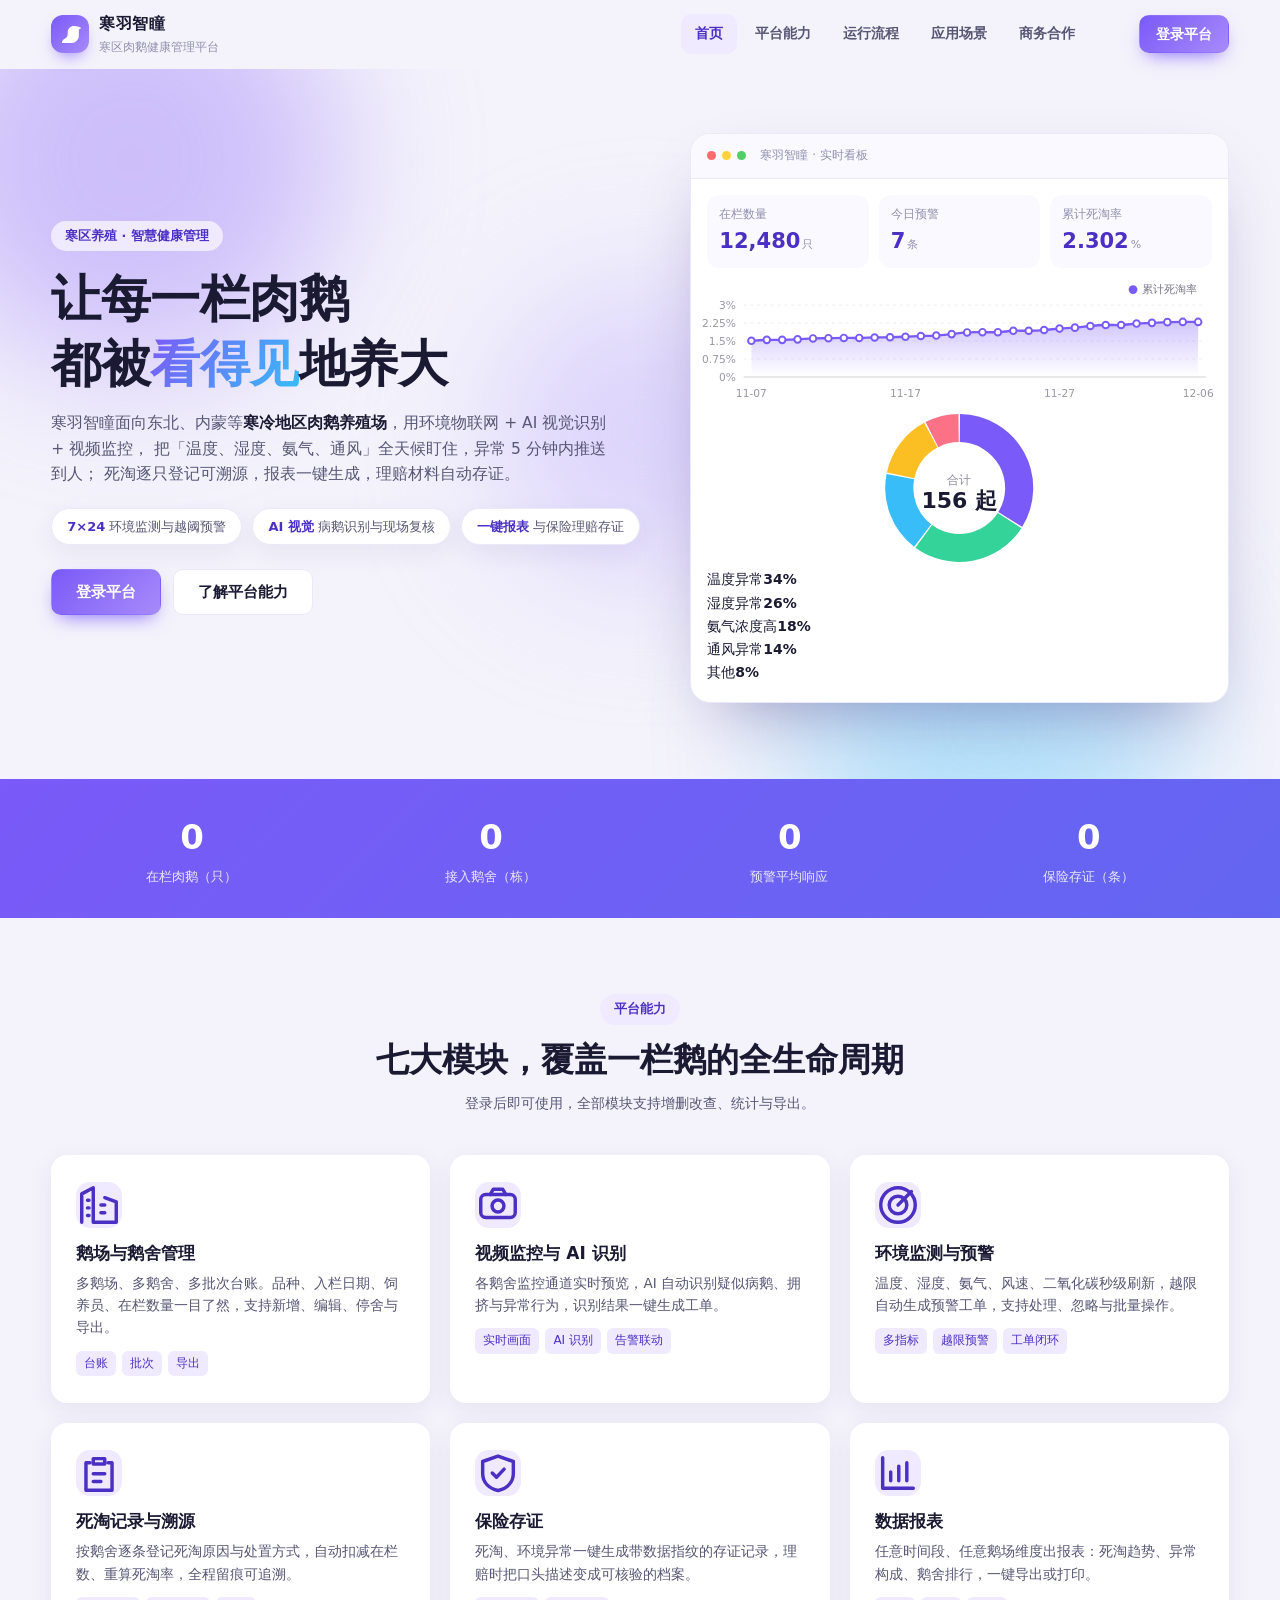
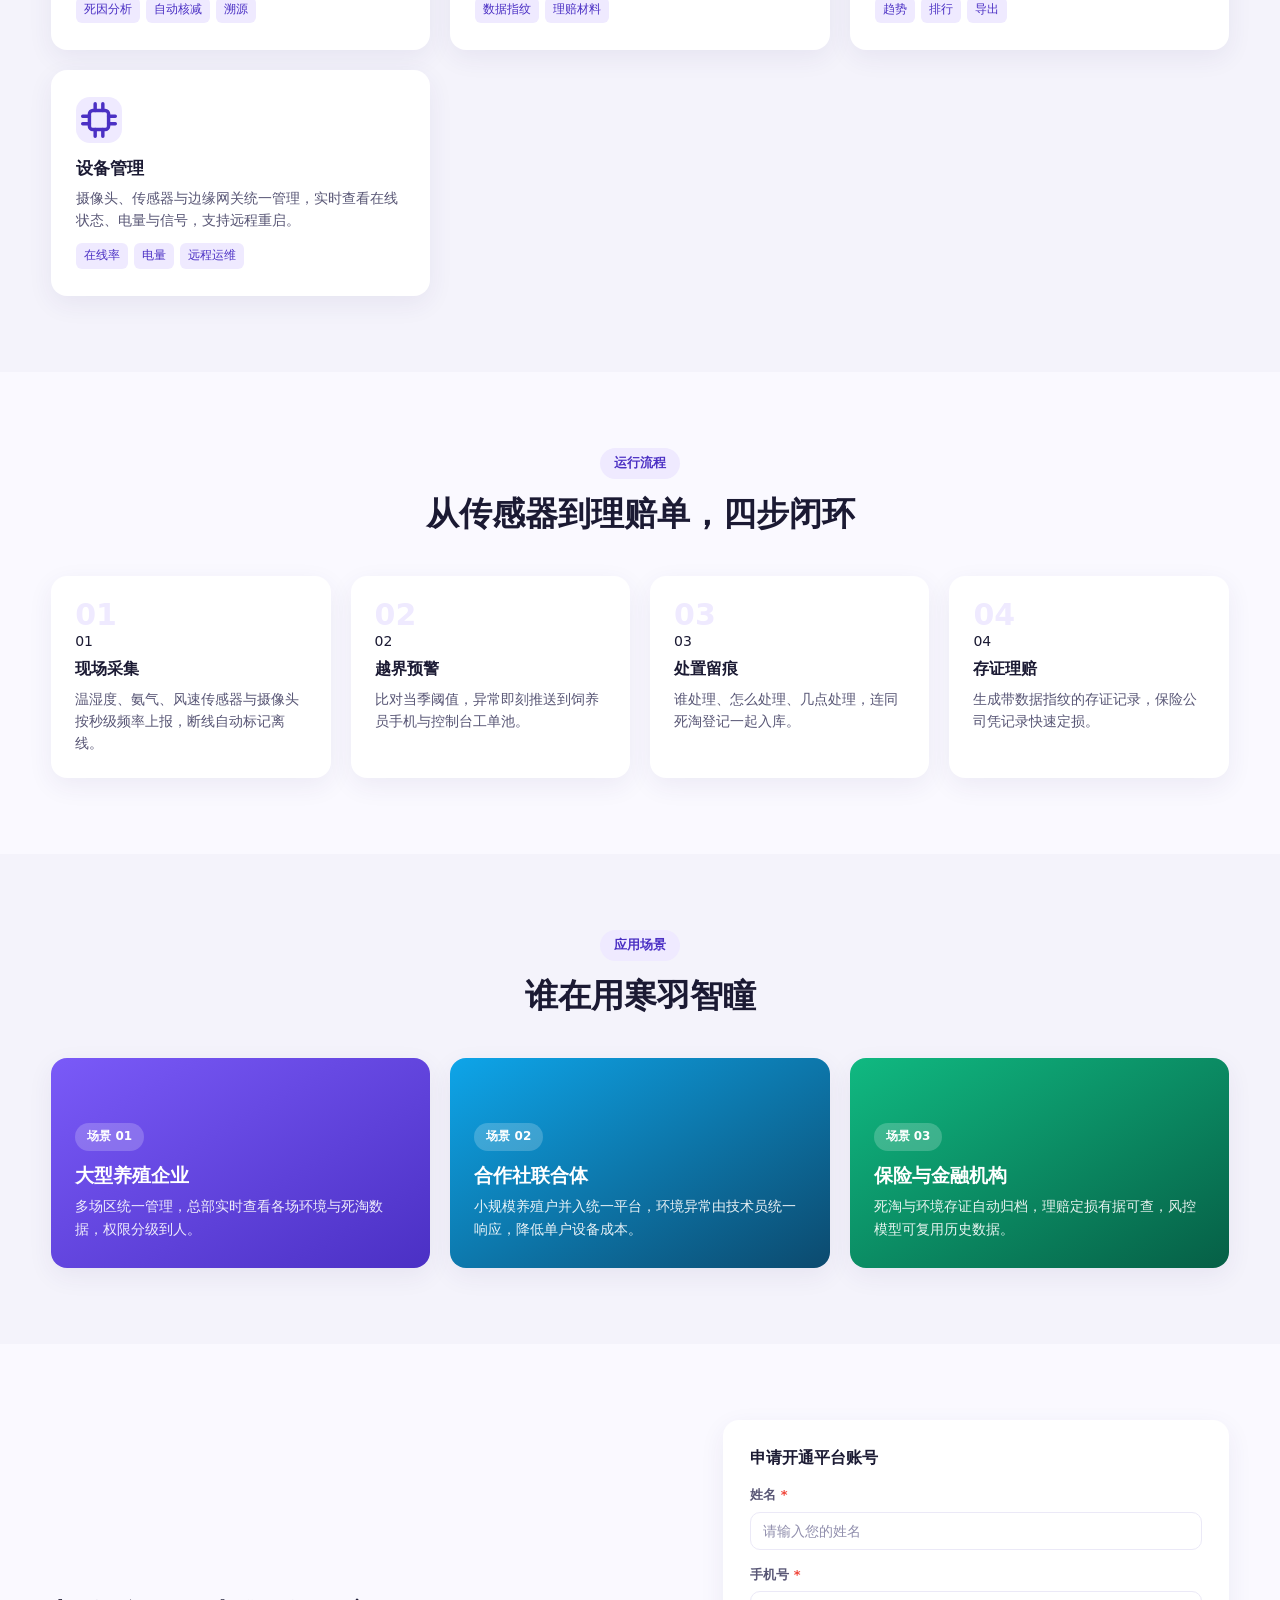
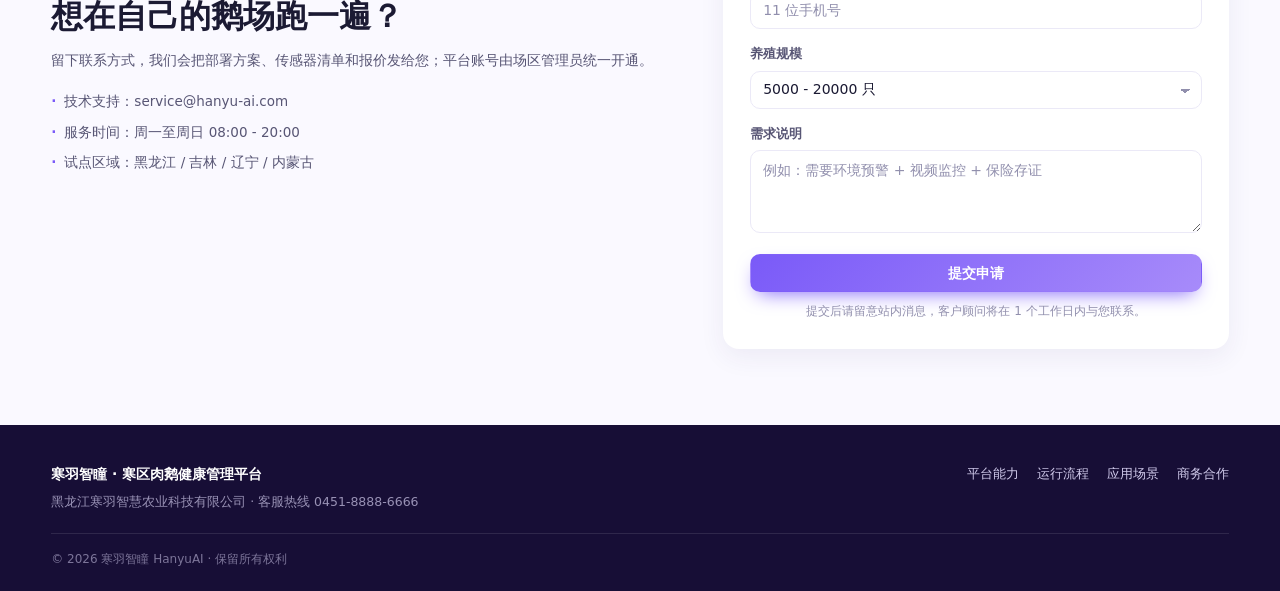
==== index.html @ 6aa3f125 "修复store.js加载崩溃：整份替换为Kelivo最终版v2，新旧接口全兼容" ====
<!DOCTYPE html>
<html lang="zh-CN" data-theme="light" data-accent="purple">
<head>
<meta charset="UTF-8">
<meta name="viewport" content="width=device-width,initial-scale=1">
<title>寒羽智瞳 · 寒区肉鹅健康管理平台</title>
<meta name="description" content="寒羽智瞳是面向东北、内蒙寒冷地区肉鹅养殖的健康管理平台：环境物联网监测、死淘预警、溯源记录、数据报表与保险存证一体化。">
<link rel="icon" href="data:image/svg+xml,%3Csvg xmlns='http://www.w3.org/2000/svg' viewBox='0 0 32 32'%3E%3Ccircle cx='16' cy='16' r='16' fill='%237a5af8'/%3E%3Cpath d='M21 7c-4 0-7 3-7 6.8V16c0 3.4-1.6 4.9-3.5 6.1C9 23 8 24.3 8 26h10c4.4 0 8-3.6 8-8V11l3-2-3.2-1.6C22.9 7.1 22 7 21 7z' fill='%23fff'/%3E%3C/svg%3E">
<link rel="stylesheet" href="assets/css/theme.css?v=5">
<link rel="stylesheet" href="assets/css/portal.css?v=5">
</head>
<body class="portal">

<a class="skip" href="#home">跳到主要内容</a>

<header class="site-hd" id="siteHd">
  <div class="wrap hd-inner">
    <a class="brand" href="#home" aria-label="寒羽智瞳首页">
      <span class="brand-mark" aria-hidden="true">
        <svg viewBox="0 0 32 32"><path d="M21 6c-4.3 0-7.8 3.3-7.8 7.4v2.2c0 3.5-1.7 5.1-3.7 6.3C7.2 23.2 6 24.9 6 27h12c4.9 0 8.9-4 8.9-8.9v-7.4l3.1-2-3.4-1.7C24.9 6.3 23 6 21 6z"/><circle cx="22.6" cy="11.2" r="1.25" fill="#fff"/></svg>
      </span>
      <span class="brand-txt"><b>寒羽智瞳</b><i>寒区肉鹅健康管理平台</i></span>
    </a>

    <nav class="site-nav" id="siteNav" aria-label="主导航">
      <a href="#home" class="on">首页</a>
      <a href="#ability">平台能力</a>
      <a href="#flow">运行流程</a>
      <a href="#scene">应用场景</a>
      <a href="#contact">商务合作</a>
    </nav>

    <div class="hd-act">
      <button class="btn btn-ghost sm" id="themeBtn" type="button" aria-label="切换深浅色"><span id="themeIco"></span></button>
      <button class="btn btn-primary" id="loginBtn" type="button">登录平台</button>
      <button class="btn btn-ghost sm only-m" id="menuBtn" type="button" aria-label="展开菜单" aria-expanded="false">≡</button>
    </div>
  </div>
</header>

<main>
  <!-- ============ Hero ============ -->
  <section class="hero" id="home">
    <div class="hero-bg" aria-hidden="true"><i></i><i></i><i></i></div>
    <div class="wrap hero-inner">
      <div class="hero-txt">
        <span class="pill">寒区养殖 · 智慧健康管理</span>
        <h1>让每一栏肉鹅<br>都被<em>看得见</em>地养大</h1>
        <p class="lead">
          寒羽智瞳面向东北、内蒙等<b>寒冷地区肉鹅养殖场</b>，用环境物联网 + AI 视觉识别 + 视频监控，
          把「温度、湿度、氨气、通风」全天候盯住，异常 5 分钟内推送到人；
          死淘逐只登记可溯源，报表一键生成，理赔材料自动存证。
        </p>
        <ul class="hero-pts">
          <li><b>7×24</b> 环境监测与越阈预警</li>
          <li><b>AI 视觉</b> 病鹅识别与现场复核</li>
          <li><b>一键报表</b> 与保险理赔存证</li>
        </ul>
        <div class="hero-act">
          <button class="btn btn-primary lg" id="heroLogin" type="button">登录平台</button>
          <a class="btn btn-line lg" href="#ability">了解平台能力</a>
        </div>
      </div>

      <div class="hero-demo" aria-label="平台数据预览">
        <div class="demo-win">
          <div class="demo-bar"><i></i><i></i><i></i><span>寒羽智瞳 · 实时看板</span></div>
          <div class="demo-kpi">
            <div><span>在栏数量</span><b id="pk1">0</b><i>只</i></div>
            <div><span>今日预警</span><b id="pk2">0</b><i>条</i></div>
            <div><span>累计死淘率</span><b id="pk3">0</b><i>%</i></div>
          </div>
          <div class="demo-chart" id="pChart"></div>
          <div class="demo-donut" id="pDonut"></div>
        </div>
      </div>
    </div>
  </section>

  <!-- ============ 数据条 ============ -->
  <section class="stats" aria-label="平台数据">
    <div class="wrap stats-in">
      <div><b class="cnt" data-to="12480">0</b><span>在栏肉鹅（只）</span></div>
      <div><b class="cnt" data-to="15">0</b><span>接入鹅舍（栋）</span></div>
      <div><b class="cnt" data-to="5" data-suffix=" 分钟">0</b><span>预警平均响应</span></div>
      <div><b class="cnt" data-to="128">0</b><span>保险存证（条）</span></div>
    </div>
  </section>

  <!-- ============ 能力 ============ -->
  <section class="sec" id="ability">
    <div class="wrap">
      <header class="sec-hd reveal">
        <span class="pill">平台能力</span>
        <h2>七大模块，覆盖一栏鹅的全生命周期</h2>
        <p>登录后即可使用，全部模块支持增删改查、统计与导出。</p>
      </header>
      <div class="cards" id="abilityCards"></div>
    </div>
  </section>

  <!-- ============ 流程 ============ -->
  <section class="sec alt" id="flow">
    <div class="wrap">
      <header class="sec-hd reveal">
        <span class="pill">运行流程</span>
        <h2>从传感器到理赔单，四步闭环</h2>
      </header>
      <ol class="flow" id="flowList"></ol>
    </div>
  </section>

  <!-- ============ 场景 ============ -->
  <section class="sec" id="scene">
    <div class="wrap">
      <header class="sec-hd reveal">
        <span class="pill">应用场景</span>
        <h2>谁在用寒羽智瞳</h2>
      </header>
      <div class="scenes" id="sceneCards"></div>
    </div>
  </section>

  <!-- ============ 联系 ============ -->
  <section class="sec cta" id="contact">
    <div class="wrap cta-in">
      <div class="cta-txt reveal">
        <h2>想在自己的鹅场跑一遍？</h2>
        <p>留下联系方式，我们会把部署方案、传感器清单和报价发给您；平台账号由场区管理员统一开通。</p>
        <ul>
          <li>技术支持：service@hanyu-ai.com</li>
          <li>服务时间：周一至周日 08:00 - 20:00</li>
          <li>试点区域：黑龙江 / 吉林 / 辽宁 / 内蒙古</li>
        </ul>
      </div>
      <form class="cta-form card reveal" id="cForm" novalidate>
        <h3>申请开通平台账号</h3>
        <div class="field"><label for="cName">姓名 <i>*</i></label><input class="input" id="cName" name="name" autocomplete="name" placeholder="请输入您的姓名"><small class="err"></small></div>
        <div class="field"><label for="cPhone">手机号 <i>*</i></label><input class="input" id="cPhone" name="phone" inputmode="numeric" autocomplete="tel" placeholder="11 位手机号"><small class="err"></small></div>
        <div class="field"><label for="cFarm">养殖规模</label>
          <select class="input" id="cFarm">
            <option>5000 只以下</option><option selected>5000 - 20000 只</option>
            <option>20000 - 50000 只</option><option>50000 只以上</option>
          </select>
        </div>
        <div class="field"><label for="cMsg">需求说明</label><textarea class="input" id="cMsg" rows="3" placeholder="例如：需要环境预警 + 视频监控 + 保险存证"></textarea></div>
        <button class="btn btn-primary block" type="submit">提交申请</button>
        <p class="form-tip">提交后请留意站内消息，客户顾问将在 1 个工作日内与您联系。</p>
      </form>
    </div>
  </section>
</main>

<footer class="site-ft">
  <div class="wrap ft-in">
    <div>
      <b>寒羽智瞳 · 寒区肉鹅健康管理平台</b>
      <p>黑龙江寒羽智慧农业科技有限公司 · 客服热线 0451-8888-6666</p>
    </div>
    <nav aria-label="页脚导航">
      <a href="#ability">平台能力</a><a href="#flow">运行流程</a>
      <a href="#scene">应用场景</a><a href="#contact">商务合作</a>
    </nav>
  </div>
  <div class="wrap ft-cr">© 2026 寒羽智瞳 HanyuAI · 保留所有权利</div>
</footer>

<script src="assets/js/store.js?v=5"></script>
<script src="assets/js/charts.js?v=5"></script>
<script src="assets/js/ui.js?v=5"></script>
<script src="assets/js/portal.js?v=5"></script>
</body>
</html>
---- assets/css/theme.css ----
/* ================= 寒羽智瞳 · 设计变量 + 通用组件 ================= */
*,*::before,*::after{box-sizing:border-box}
:root{
  --brand:#7a5af8; --brand-2:#a78bfa; --brand-soft:#efeaff; --brand-ink:#4b30c4;
  --bg:#f4f3fb; --card:#fff; --card-2:#faf9ff; --side-1:#31226b; --side-2:#170e36;
  --ink:#1b1a33; --ink-2:#585675; --ink-3:#918fad; --line:#ebe9f7; --line-2:#f3f1fb;
  --ok:#12b76a; --ok-bg:#e7f8ef; --warn:#f79009; --warn-bg:#fef3e3;
  --danger:#f04438; --danger-bg:#feecea; --info:#2e90fa; --info-bg:#e9f2ff;
  --r:16px; --r-sm:10px; --r-xs:8px;
  --sh:0 8px 26px rgba(56,38,120,.07); --sh-lg:0 24px 64px rgba(30,18,70,.22);
  --ff:"PingFang SC","HarmonyOS Sans SC","Microsoft YaHei","Hiragino Sans GB",system-ui,-apple-system,"Segoe UI",Roboto,Arial,sans-serif;
}
[data-accent=blue]  {--brand:#2e90fa;--brand-2:#7cc4ff;--brand-soft:#e6f1ff;--brand-ink:#1461b8;--side-1:#123a6b;--side-2:#07203f}
[data-accent=green] {--brand:#12b76a;--brand-2:#6ee7b7;--brand-soft:#e4f8ee;--brand-ink:#08794a;--side-1:#0f4a34;--side-2:#052419}
[data-accent=orange]{--brand:#f2820c;--brand-2:#fdba74;--brand-soft:#fff1e0;--brand-ink:#a5510a;--side-1:#5c3411;--side-2:#2c1706}
[data-theme=dark]{
  --bg:#101024; --card:#191933; --card-2:#1f1f3d; --ink:#eceaff; --ink-2:#a6a3c8; --ink-3:#7b789c;
  --line:#2a2a4d; --line-2:#232342; --brand-soft:#241f4d; --sh:0 8px 26px rgba(0,0,0,.35);
  --ok-bg:#12331f; --warn-bg:#3a2a10; --danger-bg:#3a1917; --info-bg:#122740;
}
html,body{margin:0;padding:0}
body{font-family:var(--ff);background:var(--bg);color:var(--ink);font-size:14px;line-height:1.65;-webkit-font-smoothing:antialiased}
h1,h2,h3,h4{margin:0;line-height:1.3;font-weight:700}
p{margin:0}
a{color:inherit;text-decoration:none}
ul,ol{margin:0;padding:0;list-style:none}
img,svg{display:block;max-width:100%}
code{font-family:ui-monospace,Menlo,Consolas,monospace;background:var(--brand-soft);color:var(--brand-ink);padding:1px 6px;border-radius:6px;font-size:12.5px}
:focus-visible{outline:2px solid var(--brand);outline-offset:2px;border-radius:6px}
.sr-only{position:absolute;width:1px;height:1px;overflow:hidden;clip:rect(0 0 0 0);white-space:nowrap}
.skip{position:absolute;left:-999px;top:8px;z-index:99;background:var(--brand);color:#fff;padding:8px 14px;border-radius:8px}
.skip:focus{left:8px}
::-webkit-scrollbar{width:10px;height:10px}
::-webkit-scrollbar-thumb{background:#cfcbe6;border-radius:10px;border:3px solid transparent;background-clip:content-box}
[data-theme=dark] ::-webkit-scrollbar-thumb{background:#3a3a63;background-clip:content-box}

/* ---------- 按钮 ---------- */
.btn{display:inline-flex;align-items:center;justify-content:center;gap:6px;height:38px;padding:0 16px;border:1px solid transparent;
  border-radius:10px;font:600 14px/1 var(--ff);cursor:pointer;background:var(--card);color:var(--ink);transition:.18s ease;white-space:nowrap}
.btn:hover{transform:translateY(-1px)}
.btn:active{transform:none}
.btn.sm{height:32px;padding:0 10px;font-size:13px}
.btn.lg{height:46px;padding:0 24px;font-size:15px}
.btn.block{width:100%}
.btn-primary{background:linear-gradient(135deg,var(--brand),var(--brand-2));color:#fff;box-shadow:0 8px 20px -8px var(--brand)}
.btn-line{border-color:var(--line);background:var(--card);color:var(--ink)}
.btn-line:hover{border-color:var(--brand);color:var(--brand)}
.btn-ghost{background:transparent;color:var(--ink-2)}
.btn-ghost:hover{background:var(--brand-soft);color:var(--brand-ink)}
.btn-soft{background:var(--brand-soft);color:var(--brand-ink)}
.btn-danger{background:var(--danger);color:#fff}
.btn:disabled{opacity:.5;cursor:not-allowed;transform:none}
.icon-btn{display:inline-flex;align-items:center;gap:6px;height:36px;padding:0 10px;border:0;border-radius:10px;background:transparent;
  color:var(--ink-2);cursor:pointer;font:600 13px/1 var(--ff)}
.icon-btn:hover{background:var(--brand-soft);color:var(--brand-ink)}
.ico{width:18px;height:18px;flex:none}
.ico-sm{width:15px;height:15px}

/* ---------- 表单 ---------- */
.input{width:100%;height:38px;padding:0 12px;border:1px solid var(--line);border-radius:10px;background:var(--card);
  color:var(--ink);font:14px/1.5 var(--ff);transition:.16s}
textarea.input{height:auto;padding:9px 12px;resize:vertical}
select.input{appearance:none;background-image:linear-gradient(45deg,transparent 50%,var(--ink-3) 50%),linear-gradient(135deg,var(--ink-3) 50%,transparent 50%);
  background-position:calc(100% - 16px) 17px,calc(100% - 11px) 17px;background-size:5px 5px;background-repeat:no-repeat;padding-right:32px}
.input:focus{border-color:var(--brand);box-shadow:0 0 0 3px color-mix(in srgb,var(--brand) 16%,transparent);outline:0}
.input::placeholder{color:var(--ink-3)}
.field{margin-bottom:14px}
.field>label{display:block;margin-bottom:6px;font-weight:600;font-size:13px;color:var(--ink-2)}
.field>label i{color:var(--danger);font-style:normal}
.field .err{display:none;color:var(--danger);font-size:12px;margin-top:4px}
.field.bad .input{border-color:var(--danger)}
.field.bad .err{display:block}
.field .hint{display:block;color:var(--ink-3);font-size:12px;margin-top:4px}
.form{display:grid;grid-template-columns:1fr 1fr;gap:0 14px}
.form .field.col-2{grid-column:1/-1}
.switch{display:inline-flex;align-items:center;gap:10px;cursor:pointer;user-select:none}
.switch input{position:absolute;opacity:0;width:0;height:0}
.switch .track{width:42px;height:24px;border-radius:99px;background:#d8d5ea;position:relative;transition:.2s;flex:none}
.switch .track::after{content:"";position:absolute;inset:3px auto 3px 3px;width:18px;border-radius:50%;background:#fff;transition:.2s}
.switch input:checked+.track{background:var(--brand)}
.switch input:checked+.track::after{left:21px}
.switch input:focus-visible+.track{outline:2px solid var(--brand);outline-offset:2px}

/* ---------- 卡片 / 徽标 ---------- */
.card{background:var(--card);border-radius:var(--r);box-shadow:var(--sh);border:1px solid transparent}
[data-theme=dark] .card{border-color:var(--line)}
.badge{display:inline-flex;align-items:center;gap:4px;height:24px;padding:0 10px;border-radius:99px;font-size:12px;font-weight:600}
.badge.ok{background:var(--ok-bg);color:var(--ok)}
.badge.warn{background:var(--warn-bg);color:var(--warn)}
.badge.danger{background:var(--danger-bg);color:var(--danger)}
.badge.info{background:var(--info-bg);color:var(--info)}
.badge.gray{background:var(--line-2);color:var(--ink-3)}
.badge.brand{background:var(--brand-soft);color:var(--brand-ink)}
.pill{display:inline-block;padding:5px 14px;border-radius:99px;background:var(--brand-soft);color:var(--brand-ink);font-size:12.5px;font-weight:600}

/* ---------- 表格 ---------- */
.tbl-wrap{width:100%}
.tbl-scroll{overflow-x:auto}
table.tbl{width:100%;border-collapse:separate;border-spacing:0;font-size:13.5px}
table.tbl th{background:var(--card-2);color:var(--ink-2);font-weight:600;text-align:left;padding:11px 14px;white-space:nowrap;
  border-top:1px solid var(--line);border-bottom:1px solid var(--line)}
table.tbl th:first-child{border-left:1px solid var(--line);border-radius:10px 0 0 0}
table.tbl th:last-child{border-right:1px solid var(--line);border-radius:0 10px 0 0}
table.tbl th.sortable{cursor:pointer;user-select:none}
table.tbl th.sortable::after{content:"⇅";margin-left:5px;color:var(--ink-3);font-size:11px}
table.tbl th.asc::after{content:"↑";color:var(--brand)}
table.tbl th.desc::after{content:"↓";color:var(--brand)}
table.tbl td{padding:12px 14px;border-bottom:1px solid var(--line-2);vertical-align:middle}
table.tbl tbody tr:hover td{background:var(--card-2)}
table.tbl tr.clickable{cursor:pointer}
.t-right{text-align:right}.t-center{text-align:center}
.tbl-empty{padding:44px 0;text-align:center;color:var(--ink-3)}
.tbl-ft{display:flex;align-items:center;justify-content:space-between;gap:12px;padding:12px 4px 0;flex-wrap:wrap}
.pager{display:flex;gap:6px;align-items:center}
.pager button{min-width:32px;height:32px;padding:0 8px;border:1px solid var(--line);background:var(--card);border-radius:8px;cursor:pointer;color:var(--ink-2);font-weight:600}
.pager button.on{background:var(--brand);border-color:var(--brand);color:#fff}
.pager button:disabled{opacity:.45;cursor:not-allowed}
.row-act{display:flex;gap:6px}
.link-btn{border:0;background:none;color:var(--brand);cursor:pointer;font:600 13px var(--ff);padding:2px 4px;border-radius:6px}
.link-btn.danger{color:var(--danger)}
.link-btn:hover{background:var(--brand-soft)}

/* ---------- 弹窗 / 抽屉 / Toast ---------- */
.mask{position:fixed;inset:0;background:rgba(24,16,54,.44);backdrop-filter:blur(3px);z-index:80;display:flex;align-items:center;
  justify-content:center;padding:20px;animation:fade .18s ease}
@keyframes fade{from{opacity:0}to{opacity:1}}
.modal{background:var(--card);border-radius:18px;box-shadow:var(--sh-lg);width:100%;max-width:520px;max-height:88vh;display:flex;
  flex-direction:column;animation:pop .2s cubic-bezier(.2,.9,.3,1.2)}
.modal.wide{max-width:760px}
@keyframes pop{from{opacity:0;transform:translateY(14px) scale(.97)}to{opacity:1;transform:none}}
.modal-hd{display:flex;align-items:center;justify-content:space-between;gap:12px;padding:18px 20px 12px}
.modal-hd h3{font-size:17px}
.modal-hd .sub{color:var(--ink-3);font-size:12.5px;margin-top:2px}
.modal-bd{padding:4px 20px 8px;overflow:auto}
.modal-ft{display:flex;justify-content:flex-end;gap:10px;padding:14px 20px 18px;flex-wrap:wrap}
.x-btn{border:0;background:none;font-size:22px;line-height:1;color:var(--ink-3);cursor:pointer;padding:4px 8px;border-radius:8px}
.x-btn:hover{background:var(--line-2);color:var(--ink)}
.drawer-mask{position:fixed;inset:0;background:rgba(24,16,54,.4);z-index:80;display:flex;justify-content:flex-end;animation:fade .18s}
.drawer{background:var(--card);width:min(460px,100%);height:100%;display:flex;flex-direction:column;box-shadow:var(--sh-lg);animation:slide .22s ease}
@keyframes slide{from{transform:translateX(30px);opacity:.6}to{transform:none;opacity:1}}
.toasts{position:fixed;top:18px;left:50%;transform:translateX(-50%);z-index:99;display:flex;flex-direction:column;gap:10px;align-items:center;pointer-events:none}
.toast{pointer-events:auto;background:var(--card);border-left:4px solid var(--brand);box-shadow:var(--sh-lg);border-radius:10px;
  padding:11px 16px;font-weight:600;font-size:13.5px;max-width:min(92vw,460px);animation:drop .2s ease}
.toast.ok{border-color:var(--ok)}.toast.warn{border-color:var(--warn)}.toast.err{border-color:var(--danger)}
@keyframes drop{from{opacity:0;transform:translateY(-10px)}to{opacity:1;transform:none}}

/* ---------- 图表通用 ---------- */
.chart-box{position:relative;width:100%}
.chart-tip{position:absolute;z-index:5;pointer-events:none;background:var(--card);box-shadow:var(--sh-lg);border-radius:10px;
  padding:8px 11px;font-size:12.5px;line-height:1.7;white-space:nowrap;border:1px solid var(--line);opacity:0;transition:opacity .12s}
.chart-tip b{display:block;margin-bottom:2px;color:var(--ink)}
.chart-tip i{display:inline-block;width:8px;height:8px;border-radius:50%;margin-right:6px}
.chart-lg{display:flex;gap:14px;justify-content:flex-end;flex-wrap:wrap;font-size:12.5px;color:var(--ink-2)}
.chart-lg span{display:inline-flex;align-items:center;gap:6px;cursor:default}
.chart-lg em{width:9px;height:9px;border-radius:50%;display:inline-block}
.donut-box{display:flex;align-items:center;gap:18px;flex-wrap:wrap}
.donut-lg{flex:1;min-width:150px;display:flex;flex-direction:column;gap:9px}
.donut-lg li{display:flex;align-items:center;gap:8px;font-size:13px;cursor:default;border-radius:8px;padding:2px 4px}
.donut-lg li:hover{background:var(--card-2)}
.donut-lg em{width:9px;height:9px;border-radius:50%}
.donut-lg span{flex:1;color:var(--ink-2)}
.donut-lg b{color:var(--brand-ink);font-variant-numeric:tabular-nums}
.only-m{display:none}
@media(max-width:820px){.only-m{display:inline-flex}.form{grid-template-columns:1fr}}
---- assets/css/portal.css ----
/* ================= 门户页 ================= */
.wrap{width:min(1200px,92vw);margin:0 auto}
.portal{overflow-x:hidden}

/* 头部 */
.site-hd{position:sticky;top:0;z-index:40;background:color-mix(in srgb,var(--bg) 82%,transparent);backdrop-filter:blur(14px);
  border-bottom:1px solid transparent;transition:.24s}
.site-hd.solid{border-color:var(--line);background:color-mix(in srgb,var(--card) 92%,transparent);box-shadow:0 4px 20px rgba(50,30,110,.06)}
.hd-inner{display:flex;align-items:center;gap:20px;height:68px}
.brand{display:flex;align-items:center;gap:10px;flex:none}
.brand-mark{width:38px;height:38px;border-radius:12px;background:linear-gradient(135deg,var(--brand),var(--brand-2));
  display:grid;place-items:center;box-shadow:0 8px 18px -8px var(--brand);flex:none}
.brand-mark svg{width:26px;height:26px;fill:#fff}
.brand-txt b{display:block;font-size:16px;letter-spacing:.5px}
.brand-txt i{display:block;font-size:11.5px;color:var(--ink-3);font-style:normal}
.site-nav{display:flex;gap:4px;margin-left:auto}
.site-nav a{padding:8px 14px;border-radius:10px;font-weight:600;color:var(--ink-2);font-size:14px}
.site-nav a:hover{background:var(--brand-soft);color:var(--brand-ink)}
.site-nav a.on{color:var(--brand-ink);background:var(--brand-soft)}
.hd-act{display:flex;align-items:center;gap:8px}

/* Hero */
.hero{position:relative;padding:64px 0 76px;overflow:hidden}
.hero-bg{position:absolute;inset:0;z-index:-1}
.hero-bg i{position:absolute;border-radius:50%;filter:blur(70px);opacity:.5}
.hero-bg i:nth-child(1){width:420px;height:420px;background:var(--brand-2);top:-120px;left:-80px}
.hero-bg i:nth-child(2){width:380px;height:380px;background:#7dd3fc;bottom:-140px;right:8%}
.hero-bg i:nth-child(3){width:300px;height:300px;background:#c4b5fd;top:30%;right:38%}
.hero-inner{display:grid;grid-template-columns:1.05fr .95fr;gap:44px;align-items:center}
.hero-txt h1{font-size:clamp(30px,4vw,50px);margin:16px 0 14px;letter-spacing:-.5px}
.hero-txt h1 em{font-style:normal;background:linear-gradient(120deg,var(--brand),#38bdf8);-webkit-background-clip:text;background-clip:text;color:transparent}
.lead{color:var(--ink-2);font-size:15.5px;max-width:560px}
.lead b{color:var(--ink)}
.hero-pts{display:flex;flex-wrap:wrap;gap:10px;margin:20px 0 24px}
.hero-pts li{background:var(--card);border:1px solid var(--line);border-radius:99px;padding:7px 15px;font-size:13px;color:var(--ink-2);box-shadow:var(--sh)}
.hero-pts b{color:var(--brand-ink)}
.hero-act{display:flex;gap:12px;flex-wrap:wrap}
.hero-tip{margin-top:14px;color:var(--ink-3);font-size:12.5px}

/* Hero 里的看板 */
.demo-win{background:var(--card);border-radius:20px;box-shadow:0 30px 70px -30px rgba(45,25,110,.45);overflow:hidden;border:1px solid var(--line)}
.demo-bar{display:flex;align-items:center;gap:6px;padding:12px 16px;background:var(--card-2);border-bottom:1px solid var(--line)}
.demo-bar i{width:9px;height:9px;border-radius:50%;background:#e0dcf0}
.demo-bar i:first-child{background:#ff6b6b}.demo-bar i:nth-child(2){background:#ffd43b}.demo-bar i:nth-child(3){background:#51cf66}
.demo-bar span{margin-left:8px;font-size:12px;color:var(--ink-3)}
.demo-kpi{display:grid;grid-template-columns:repeat(3,1fr);gap:10px;padding:16px 16px 4px}
.demo-kpi>div{background:var(--card-2);border-radius:12px;padding:10px 12px}
.demo-kpi span{display:block;font-size:11.5px;color:var(--ink-3)}
.demo-kpi b{font-size:21px;color:var(--brand-ink);font-variant-numeric:tabular-nums}
.demo-kpi i{font-style:normal;font-size:11px;color:var(--ink-3);margin-left:2px}
.demo-chart{padding:6px 8px 0}
.demo-donut{padding:0 16px 18px}

/* 数据条 */
.stats{background:linear-gradient(135deg,var(--brand),#6366f1);color:#fff;padding:30px 0}
.stats-in{display:grid;grid-template-columns:repeat(4,1fr);gap:18px;text-align:center}
.stats-in b{display:block;font-size:34px;font-variant-numeric:tabular-nums;letter-spacing:-1px}
.stats-in span{opacity:.85;font-size:13px}

/* 通用 section */
.sec{padding:76px 0}
.sec.alt{background:var(--card-2)}
.sec-hd{text-align:center;max-width:680px;margin:0 auto 40px}
.sec-hd h2{font-size:clamp(23px,2.6vw,33px);margin:14px 0 10px}
.sec-hd p{color:var(--ink-2)}
.cards{display:grid;grid-template-columns:repeat(3,1fr);gap:20px}
.f-card{background:var(--card);border-radius:var(--r);padding:26px 24px;box-shadow:var(--sh);border:1px solid transparent;transition:.22s}
.f-card:hover{transform:translateY(-4px);box-shadow:0 20px 44px -20px rgba(60,35,130,.4);border-color:var(--brand-soft)}
.f-ico{width:46px;height:46px;border-radius:14px;background:var(--brand-soft);color:var(--brand-ink);display:grid;place-items:center;margin-bottom:14px}
.f-ico .ico{width:23px;height:23px}
.f-card h3{font-size:17px;margin-bottom:8px}
.f-card p{color:var(--ink-2);font-size:13.5px}
.f-card ul{margin-top:12px;display:flex;flex-wrap:wrap;gap:6px}
.f-card li{font-size:12px;color:var(--brand-ink);background:var(--brand-soft);border-radius:6px;padding:3px 8px}

/* 流程 */
.flow{display:grid;grid-template-columns:repeat(4,1fr);gap:20px;counter-reset:s}
.flow li{background:var(--card);border-radius:var(--r);padding:24px;box-shadow:var(--sh);position:relative}
.flow li::before{counter-increment:s;content:"0" counter(s);font-size:30px;font-weight:800;color:var(--brand-soft);display:block;line-height:1}
[data-theme=dark] .flow li::before{color:#33306a}
.flow h3{font-size:16px;margin:6px 0 8px}
.flow p{color:var(--ink-2);font-size:13.5px}

/* 场景 */
.scenes{display:grid;grid-template-columns:repeat(3,1fr);gap:20px}
.s-card{border-radius:var(--r);padding:28px 24px;color:#fff;box-shadow:var(--sh);min-height:210px;display:flex;flex-direction:column;justify-content:flex-end}
.s-card:nth-child(1){background:linear-gradient(150deg,#7a5af8,#4b30c4)}
.s-card:nth-child(2){background:linear-gradient(150deg,#0ea5e9,#0c4a6e)}
.s-card:nth-child(3){background:linear-gradient(150deg,#10b981,#065f46)}
.s-card h3{font-size:19px;margin-bottom:8px}
.s-card p{font-size:13.5px;opacity:.9}
.s-card b{font-size:12px;background:rgba(255,255,255,.2);border-radius:99px;padding:4px 12px;align-self:flex-start;margin-bottom:12px}

/* CTA */
.cta{background:var(--card-2)}
.cta-in{display:grid;grid-template-columns:1fr .8fr;gap:40px;align-items:center}
.cta-txt h2{font-size:clamp(23px,2.6vw,32px);margin-bottom:12px}
.cta-txt p{color:var(--ink-2);margin-bottom:18px}
.cta-txt ul{display:flex;flex-direction:column;gap:8px;color:var(--ink-2);font-size:13.5px}
.cta-txt li::before{content:"·";color:var(--brand);font-weight:800;margin-right:8px}
.cta-form{padding:26px}
.cta-form h3{margin-bottom:16px}
.form-tip{color:var(--ink-3);font-size:12px;margin-top:10px;text-align:center}

/* 页脚 */
.site-ft{background:var(--side-2);color:#cfc9ea;padding:38px 0 22px}
.ft-in{display:flex;justify-content:space-between;gap:24px;flex-wrap:wrap;padding-bottom:20px;border-bottom:1px solid rgba(255,255,255,.1)}
.ft-in b{color:#fff}
.ft-in p{font-size:12.5px;opacity:.7;margin-top:6px}
.site-ft nav{display:flex;gap:18px;flex-wrap:wrap;font-size:13px}
.site-ft nav a:hover{color:#fff}
.ft-cr{padding-top:16px;font-size:12px;opacity:.55}

/* 登录弹窗 */
.login-box .demo-accs{display:flex;gap:8px;flex-wrap:wrap;margin:4px 0 14px}
.login-box .demo-accs button{border:1px dashed var(--line);background:var(--card-2);border-radius:8px;padding:5px 10px;font-size:12px;cursor:pointer;color:var(--ink-2)}
.login-box .demo-accs button:hover{border-color:var(--brand);color:var(--brand-ink)}
.pwd-wrap{position:relative}
.pwd-wrap .eye{position:absolute;right:6px;top:5px;border:0;background:none;cursor:pointer;color:var(--ink-3);padding:5px;border-radius:6px}
.login-row{display:flex;align-items:center;justify-content:space-between;margin:2px 0 16px;font-size:13px}
.login-err{background:var(--danger-bg);color:var(--danger);border-radius:8px;padding:8px 12px;font-size:13px;margin-bottom:12px;display:none}
.login-err.show{display:block}

/* 动效 */
.reveal{opacity:0;transform:translateY(18px);transition:.6s cubic-bezier(.2,.7,.3,1)}
.reveal.in{opacity:1;transform:none}
@media(prefers-reduced-motion:reduce){.reveal{opacity:1;transform:none;transition:none}}

@media(max-width:1000px){
  .hero-inner,.cta-in{grid-template-columns:1fr}
  .cards,.flow,.scenes{grid-template-columns:repeat(2,1fr)}
  .stats-in{grid-template-columns:repeat(2,1fr)}
}
@media(max-width:820px){
  .site-nav{position:fixed;inset:68px 12px auto 12px;flex-direction:column;background:var(--card);border-radius:14px;
    padding:10px;box-shadow:var(--sh-lg);display:none}
  .site-nav.open{display:flex}
  .hd-inner{height:60px}
  .sec{padding:52px 0}
  .cards,.flow,.scenes{grid-template-columns:1fr}
}

/* ================================================================
   兼容层：门户登录弹窗组件
   ================================================================ */
.login-box .chips { display: flex; flex-wrap: wrap; gap: 8px; margin-bottom: 16px; }
.login-box .chip { border: 1px solid var(--line); background: var(--card-2); color: var(--ink-2);
  border-radius: 99px; padding: 5px 13px; font-size: 12.5px; cursor: pointer; transition: .18s; }
.login-box .chip:hover { border-color: var(--brand); color: var(--brand-ink); background: var(--brand-soft); }
.login-row { display: flex; align-items: center; justify-content: space-between; margin: 4px 0 14px; }
.login-row .switch { font-size: 13px; color: var(--ink-2); }
.login-box .form-tip { font-size: 12px; color: var(--ink-3); line-height: 1.7; }


/* ===== 新登录框 ===== */
.lg { padding: 6px 2px 2px; text-align: center; }
.lg-logo {
  width: 64px; height: 64px; margin: 4px auto 14px;
  border-radius: 20px;
  background: linear-gradient(135deg, #4b1fa8, #8b5cf6);
  color: #fff; font-size: 30px; font-weight: 800;
  display: grid; place-items: center;
  box-shadow: 0 12px 28px rgba(109, 60, 224, .35);
}
.lg-title { font-size: 22px; font-weight: 800; letter-spacing: 1px; }
.lg-sub { font-size: 12.5px; color: var(--ink-3); margin: 6px 0 18px; }
.lg-body { text-align: left; }
.lg-lb { display: block; font-size: 12.5px; font-weight: 700; color: var(--ink-2); margin: 12px 0 6px; }
.lg-ipt { height: 44px; }
.lg-pwd { position: relative; }
.lg-pwd .input { height: 44px; padding-right: 42px; }
.lg-eye {
  position: absolute; right: 4px; top: 4px;
  width: 36px; height: 36px; border: 0; border-radius: 8px;
  background: transparent; cursor: pointer; font-size: 15px;
}
.lg-eye:hover { background: var(--line-2); }
.lg-row {
  display: flex; align-items: center; justify-content: space-between;
  margin: 14px 0 4px; font-size: 12.5px;
}
.lg-row .switch span { font-size: 12.5px; color: var(--ink-2); }
.lg-link { color: var(--brand); font-weight: 600; cursor: pointer; }
.lg-link:hover { text-decoration: underline; }
.lg-err {
  display: none;
  margin-top: 10px; padding: 8px 12px;
  background: var(--danger-bg); color: var(--danger);
  border-radius: 8px; font-size: 12.5px;
}
.lg-btn { height: 46px; margin-top: 14px; font-size: 15px; letter-spacing: 6px; }
.lg-foot {
  text-align: center; font-size: 12px; color: var(--ink-3);
  margin: 16px 0 2px;
}
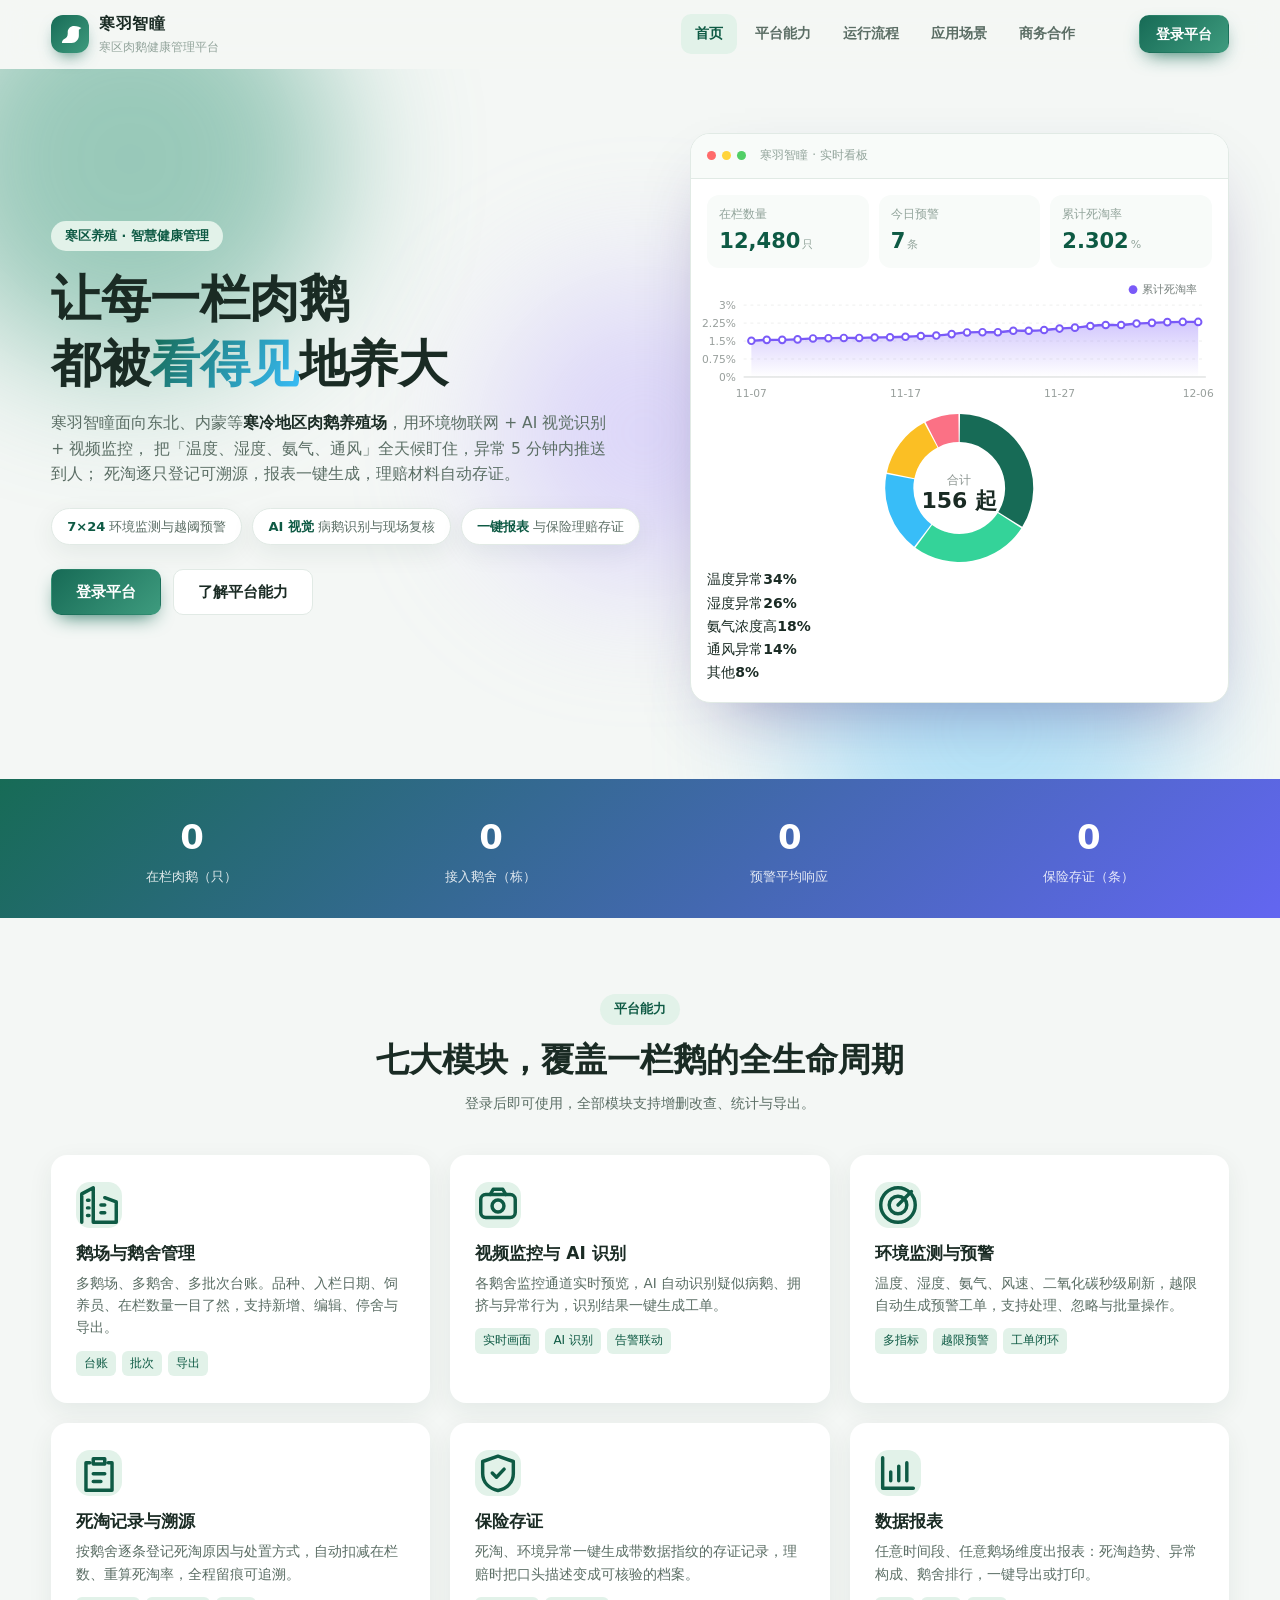
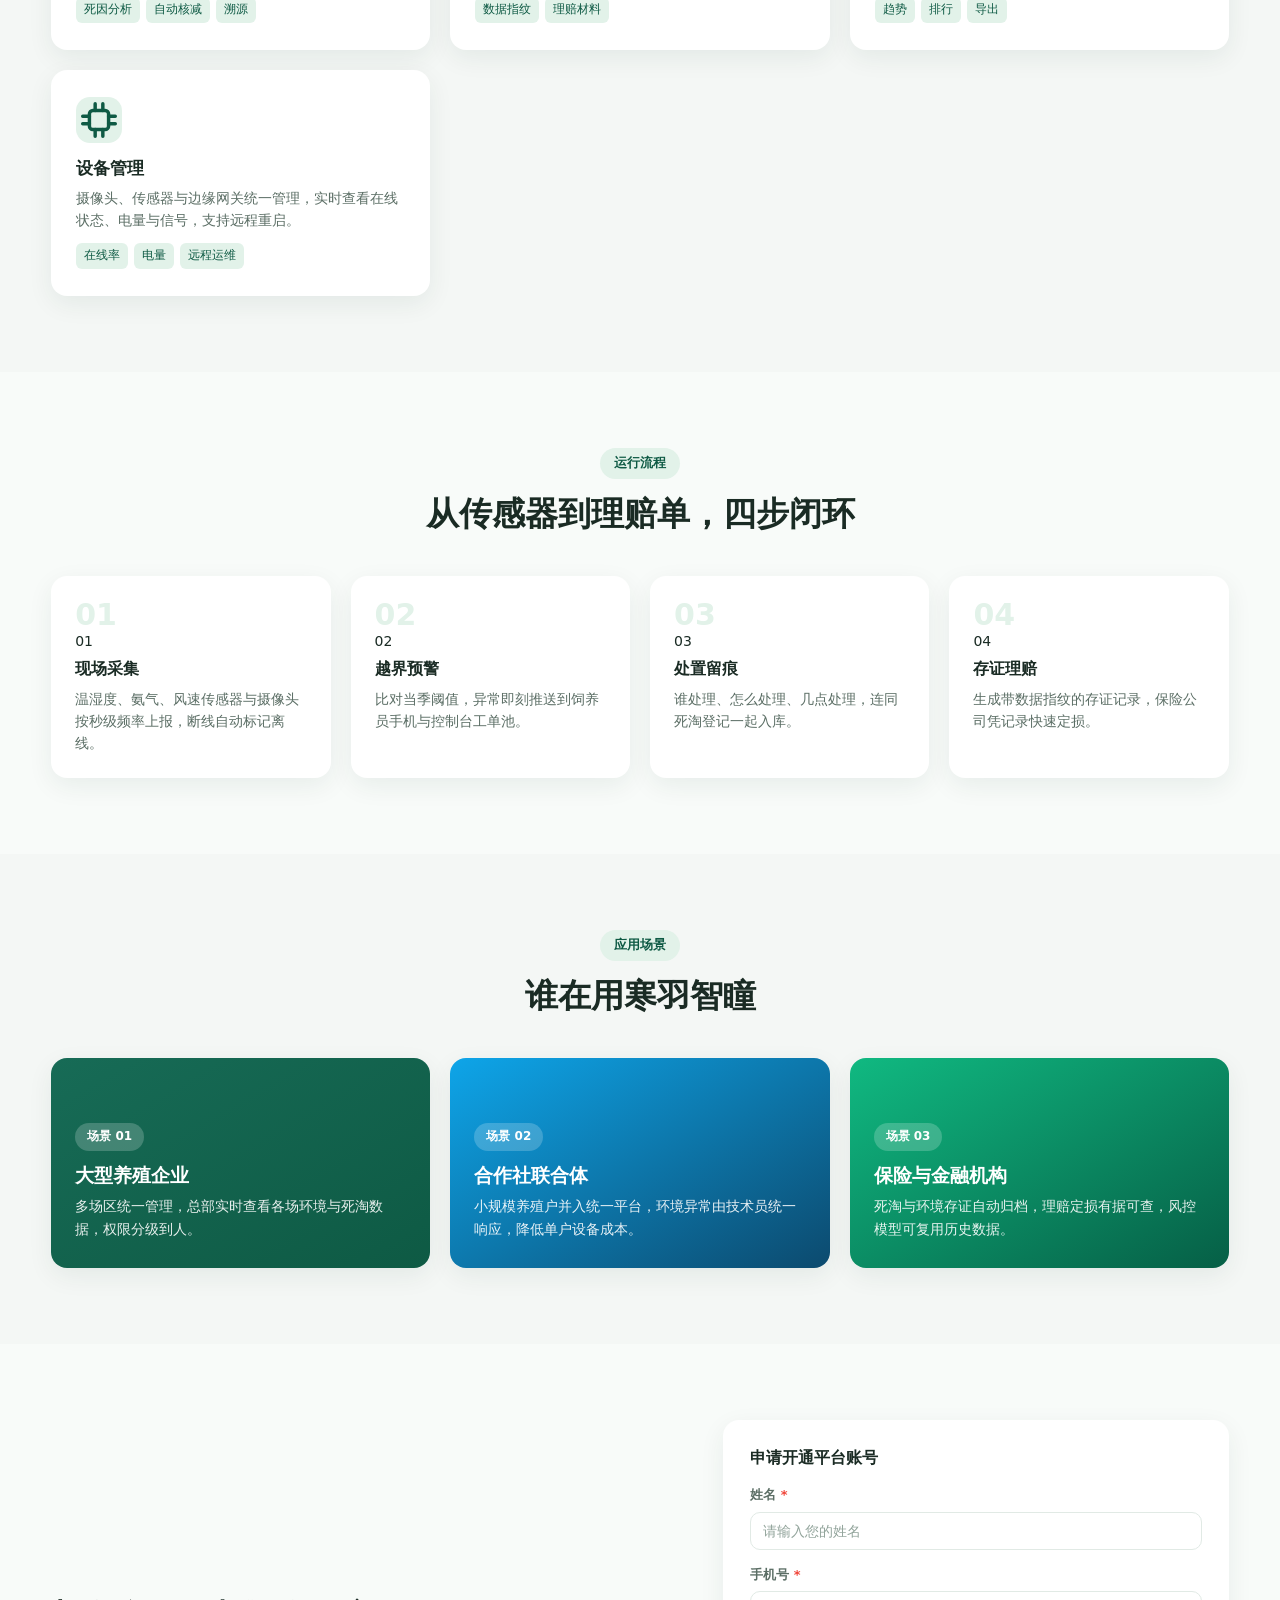
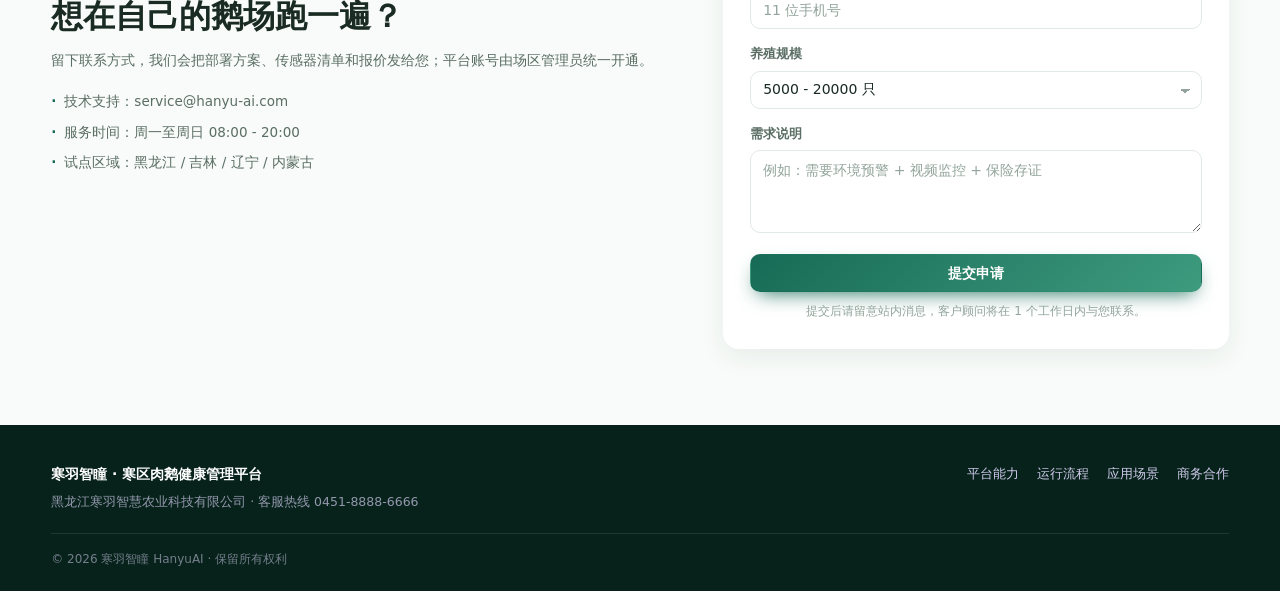
==== commit 212dc8ed: "v9 UI改版：紫色系全面切换墨绿正式风(品牌绿#176B56)，顶栏毛玻璃/卡片描边/KPI图标渐变等视觉精致化，图表色同步" ====
--- a/index.html
+++ b/index.html
@@ -1,13 +1,13 @@
 <!DOCTYPE html>
-<html lang="zh-CN" data-theme="light" data-accent="purple">
+<html lang="zh-CN" data-theme="light" data-accent="green">
 <head>
 <meta charset="UTF-8">
 <meta name="viewport" content="width=device-width,initial-scale=1">
 <title>寒羽智瞳 · 寒区肉鹅健康管理平台</title>
 <meta name="description" content="寒羽智瞳是面向东北、内蒙寒冷地区肉鹅养殖的健康管理平台：环境物联网监测、死淘预警、溯源记录、数据报表与保险存证一体化。">
 <link rel="icon" href="data:image/svg+xml,%3Csvg xmlns='http://www.w3.org/2000/svg' viewBox='0 0 32 32'%3E%3Ccircle cx='16' cy='16' r='16' fill='%237a5af8'/%3E%3Cpath d='M21 7c-4 0-7 3-7 6.8V16c0 3.4-1.6 4.9-3.5 6.1C9 23 8 24.3 8 26h10c4.4 0 8-3.6 8-8V11l3-2-3.2-1.6C22.9 7.1 22 7 21 7z' fill='%23fff'/%3E%3C/svg%3E">
-<link rel="stylesheet" href="assets/css/theme.css?v=5">
-<link rel="stylesheet" href="assets/css/portal.css?v=5">
+<link rel="stylesheet" href="assets/css/theme.css?v=9">
+<link rel="stylesheet" href="assets/css/portal.css?v=9">
 </head>
 <body class="portal">
 
@@ -165,9 +165,9 @@
   <div class="wrap ft-cr">© 2026 寒羽智瞳 HanyuAI · 保留所有权利</div>
 </footer>
 
-<script src="assets/js/store.js?v=5"></script>
-<script src="assets/js/charts.js?v=5"></script>
-<script src="assets/js/ui.js?v=5"></script>
-<script src="assets/js/portal.js?v=5"></script>
+<script src="assets/js/store.js?v=9"></script>
+<script src="assets/js/charts.js?v=9"></script>
+<script src="assets/js/ui.js?v=9"></script>
+<script src="assets/js/portal.js?v=9"></script>
 </body>
 </html>
--- a/assets/css/theme.css
+++ b/assets/css/theme.css
@@ -1,21 +1,21 @@
 /* ================= 寒羽智瞳 · 设计变量 + 通用组件 ================= */
 *,*::before,*::after{box-sizing:border-box}
 :root{
-  --brand:#7a5af8; --brand-2:#a78bfa; --brand-soft:#efeaff; --brand-ink:#4b30c4;
-  --bg:#f4f3fb; --card:#fff; --card-2:#faf9ff; --side-1:#31226b; --side-2:#170e36;
-  --ink:#1b1a33; --ink-2:#585675; --ink-3:#918fad; --line:#ebe9f7; --line-2:#f3f1fb;
+  --brand:#176B56; --brand-2:#3E9B7E; --brand-soft:#E2F2E9; --brand-ink:#0E5A44;
+  --bg:#F4F7F5; --card:#fff; --card-2:#F8FBF9; --side-1:#0E3B2C; --side-2:#06221A;
+  --ink:#1A2B24; --ink-2:#5B6E65; --ink-3:#92A49B; --line:#E1EAE5; --line-2:#EFF4F1;
   --ok:#12b76a; --ok-bg:#e7f8ef; --warn:#f79009; --warn-bg:#fef3e3;
   --danger:#f04438; --danger-bg:#feecea; --info:#2e90fa; --info-bg:#e9f2ff;
   --r:16px; --r-sm:10px; --r-xs:8px;
-  --sh:0 8px 26px rgba(56,38,120,.07); --sh-lg:0 24px 64px rgba(30,18,70,.22);
+  --sh:0 8px 26px rgba(20,60,44,.07); --sh-lg:0 24px 64px rgba(10,38,28,.22);
   --ff:"PingFang SC","HarmonyOS Sans SC","Microsoft YaHei","Hiragino Sans GB",system-ui,-apple-system,"Segoe UI",Roboto,Arial,sans-serif;
 }
 [data-accent=blue]  {--brand:#2e90fa;--brand-2:#7cc4ff;--brand-soft:#e6f1ff;--brand-ink:#1461b8;--side-1:#123a6b;--side-2:#07203f}
-[data-accent=green] {--brand:#12b76a;--brand-2:#6ee7b7;--brand-soft:#e4f8ee;--brand-ink:#08794a;--side-1:#0f4a34;--side-2:#052419}
+[data-accent=green] {--brand:#176B56;--brand-2:#3E9B7E;--brand-soft:#E2F2E9;--brand-ink:#0E5A44;--side-1:#0E3B2C;--side-2:#06221A}
 [data-accent=orange]{--brand:#f2820c;--brand-2:#fdba74;--brand-soft:#fff1e0;--brand-ink:#a5510a;--side-1:#5c3411;--side-2:#2c1706}
 [data-theme=dark]{
-  --bg:#101024; --card:#191933; --card-2:#1f1f3d; --ink:#eceaff; --ink-2:#a6a3c8; --ink-3:#7b789c;
-  --line:#2a2a4d; --line-2:#232342; --brand-soft:#241f4d; --sh:0 8px 26px rgba(0,0,0,.35);
+  --bg:#101813; --card:#18231E; --card-2:#1F2D26; --ink:#E6F1EC; --ink-2:#A5BAB0; --ink-3:#7E9589;
+  --line:#2A3B33; --line-2:#23322C; --brand-soft:#1B3329; --sh:0 8px 26px rgba(0,0,0,.35);
   --ok-bg:#12331f; --warn-bg:#3a2a10; --danger-bg:#3a1917; --info-bg:#122740;
 }
 html,body{margin:0;padding:0}
@@ -31,8 +31,8 @@
 .skip{position:absolute;left:-999px;top:8px;z-index:99;background:var(--brand);color:#fff;padding:8px 14px;border-radius:8px}
 .skip:focus{left:8px}
 ::-webkit-scrollbar{width:10px;height:10px}
-::-webkit-scrollbar-thumb{background:#cfcbe6;border-radius:10px;border:3px solid transparent;background-clip:content-box}
-[data-theme=dark] ::-webkit-scrollbar-thumb{background:#3a3a63;background-clip:content-box}
+::-webkit-scrollbar-thumb{background:#C4D6CB;border-radius:10px;border:3px solid transparent;background-clip:content-box}
+[data-theme=dark] ::-webkit-scrollbar-thumb{background:#3A4C43;background-clip:content-box}
 
 /* ---------- 按钮 ---------- */
 .btn{display:inline-flex;align-items:center;justify-content:center;gap:6px;height:38px;padding:0 16px;border:1px solid transparent;
@@ -75,7 +75,7 @@
 .form .field.col-2{grid-column:1/-1}
 .switch{display:inline-flex;align-items:center;gap:10px;cursor:pointer;user-select:none}
 .switch input{position:absolute;opacity:0;width:0;height:0}
-.switch .track{width:42px;height:24px;border-radius:99px;background:#d8d5ea;position:relative;transition:.2s;flex:none}
+.switch .track{width:42px;height:24px;border-radius:99px;background:#CFE0D7;position:relative;transition:.2s;flex:none}
 .switch .track::after{content:"";position:absolute;inset:3px auto 3px 3px;width:18px;border-radius:50%;background:#fff;transition:.2s}
 .switch input:checked+.track{background:var(--brand)}
 .switch input:checked+.track::after{left:21px}
--- a/assets/css/portal.css
+++ b/assets/css/portal.css
@@ -84,7 +84,7 @@
 /* 场景 */
 .scenes{display:grid;grid-template-columns:repeat(3,1fr);gap:20px}
 .s-card{border-radius:var(--r);padding:28px 24px;color:#fff;box-shadow:var(--sh);min-height:210px;display:flex;flex-direction:column;justify-content:flex-end}
-.s-card:nth-child(1){background:linear-gradient(150deg,#7a5af8,#4b30c4)}
+.s-card:nth-child(1){background:linear-gradient(150deg,#176B56,#0E5A44)}
 .s-card:nth-child(2){background:linear-gradient(150deg,#0ea5e9,#0c4a6e)}
 .s-card:nth-child(3){background:linear-gradient(150deg,#10b981,#065f46)}
 .s-card h3{font-size:19px;margin-bottom:8px}
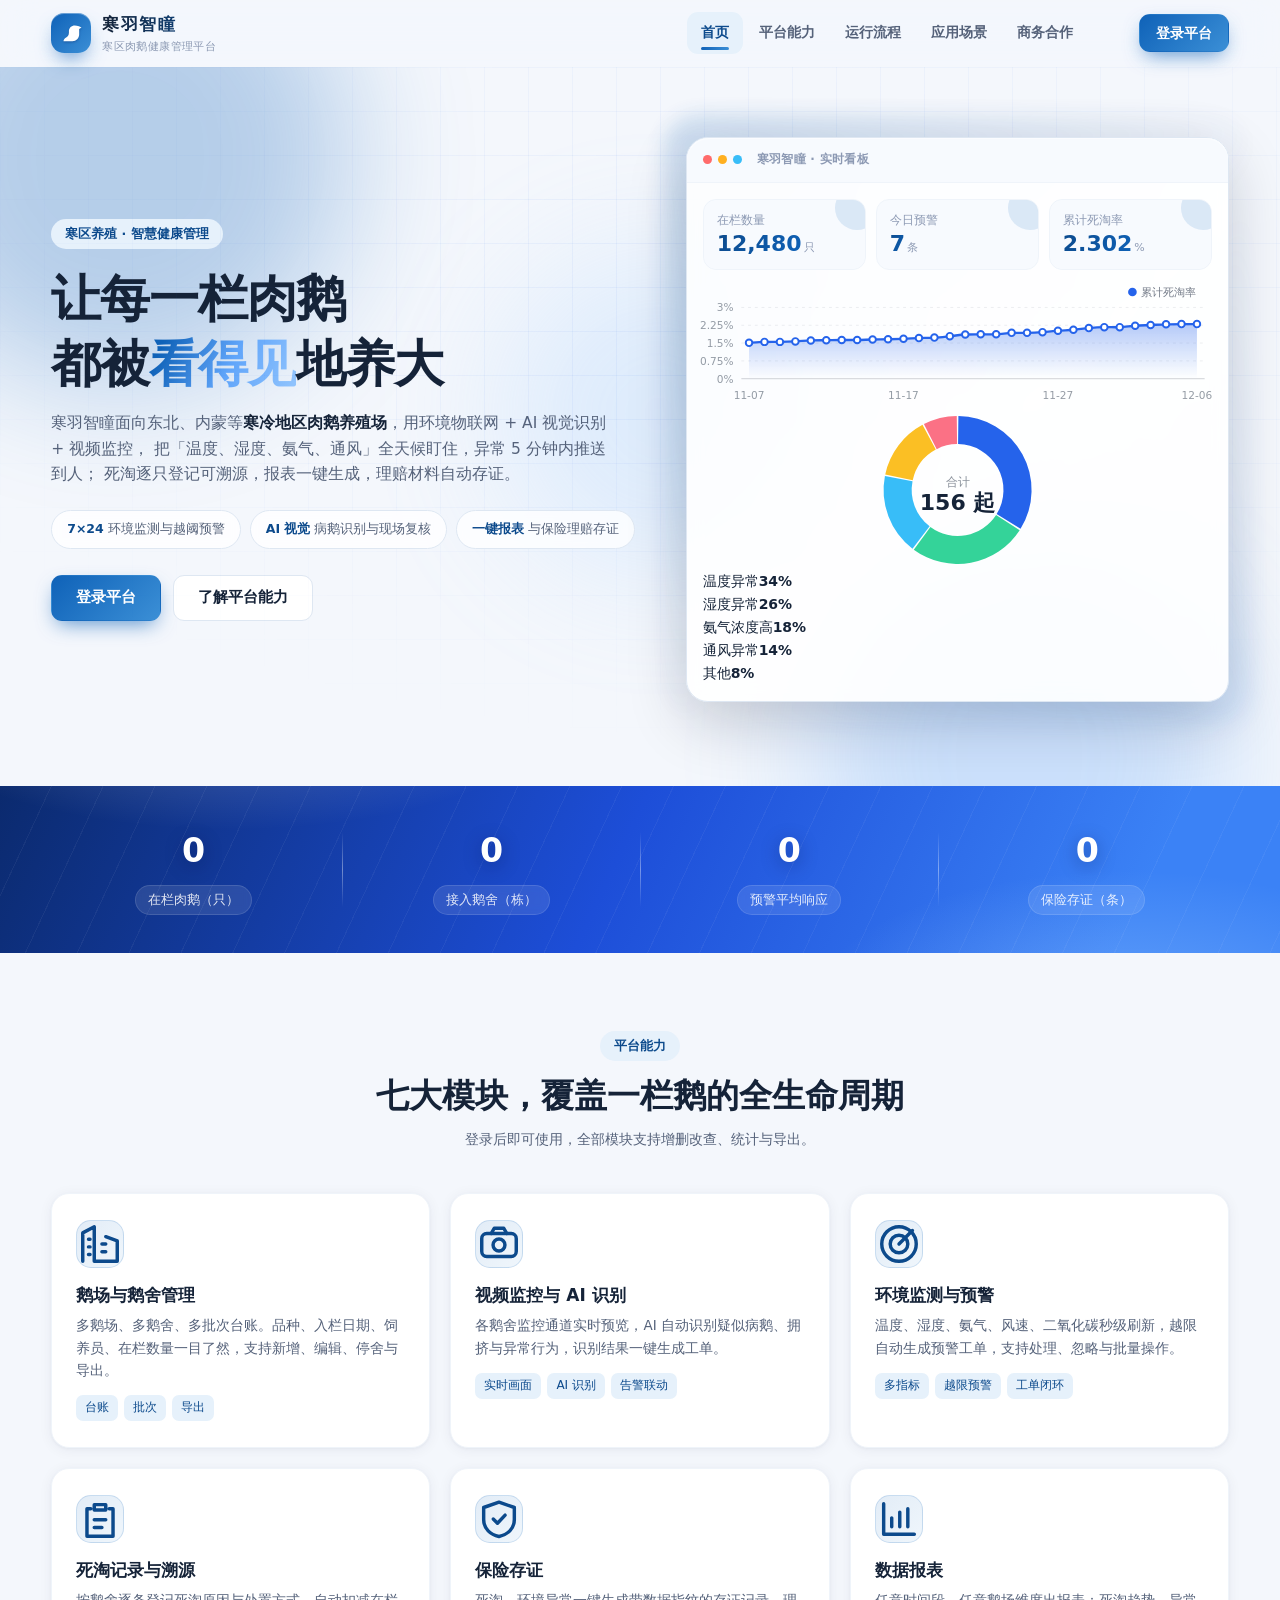
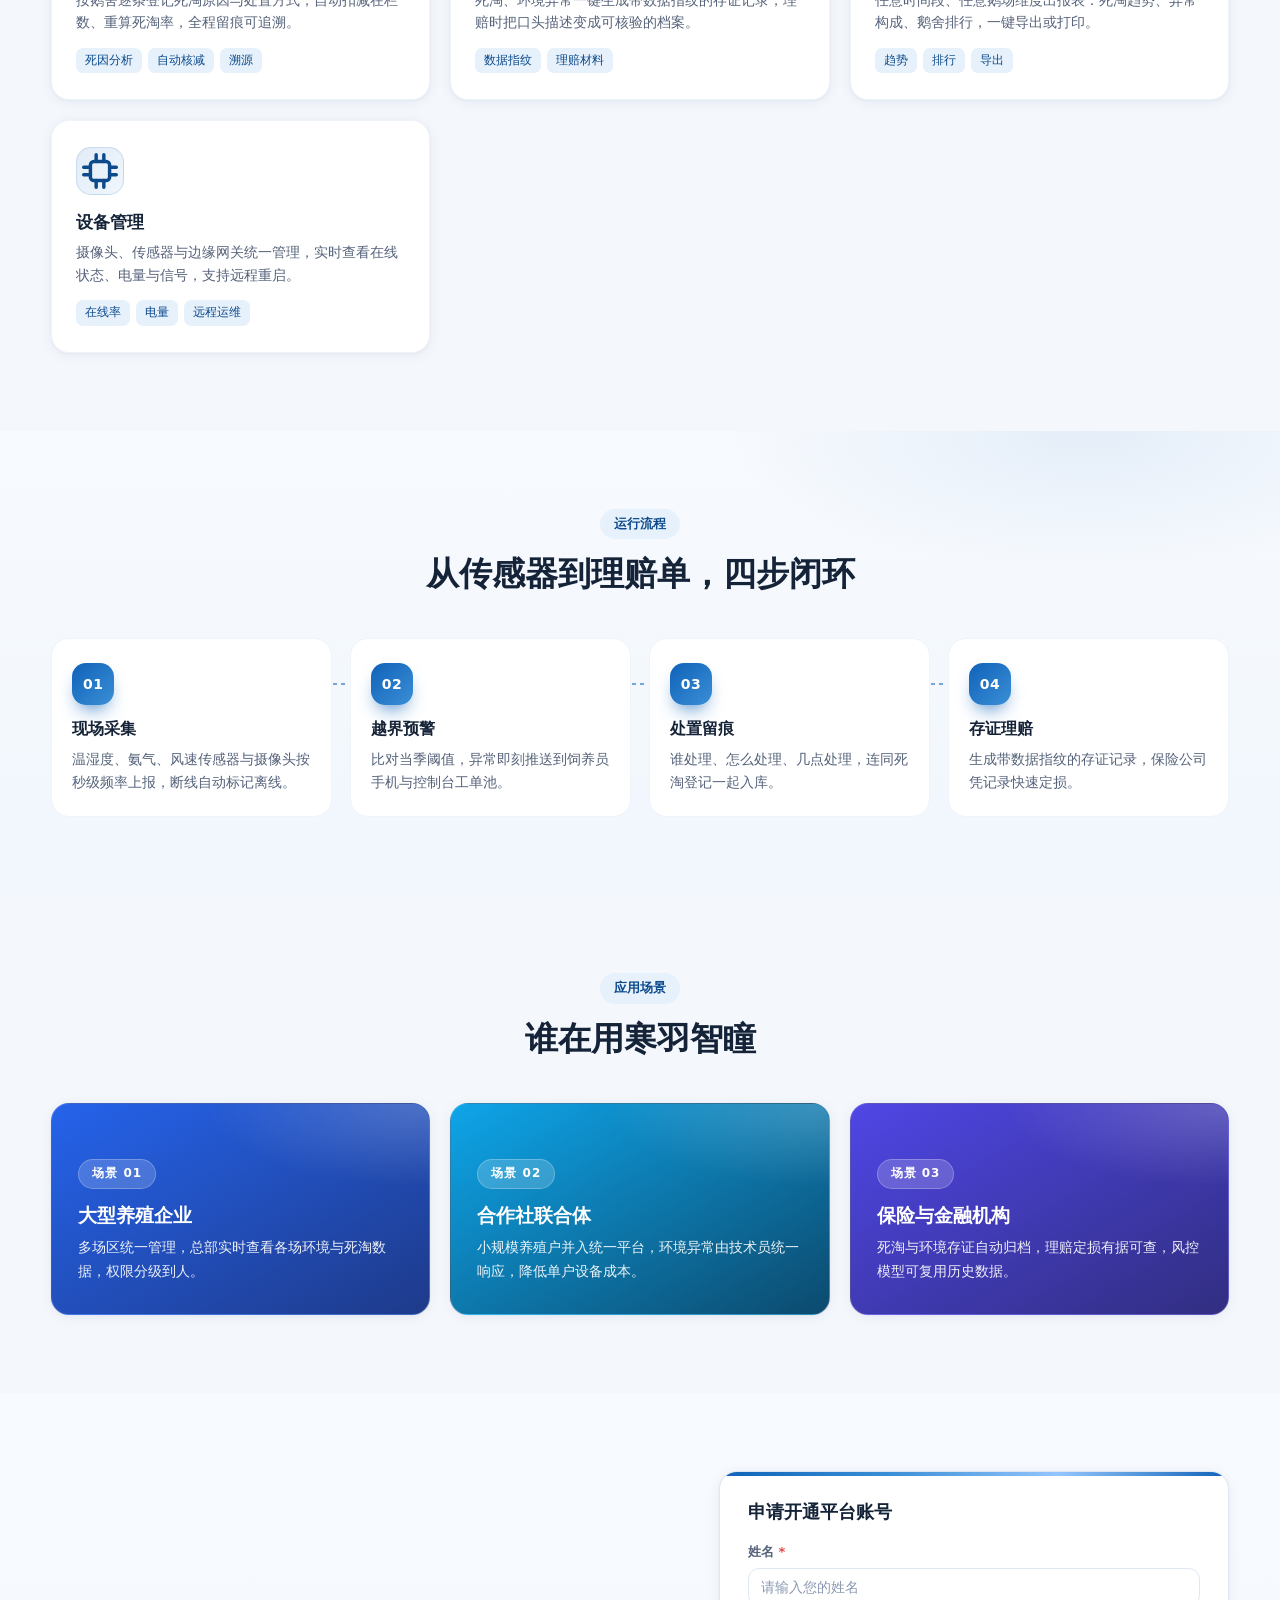
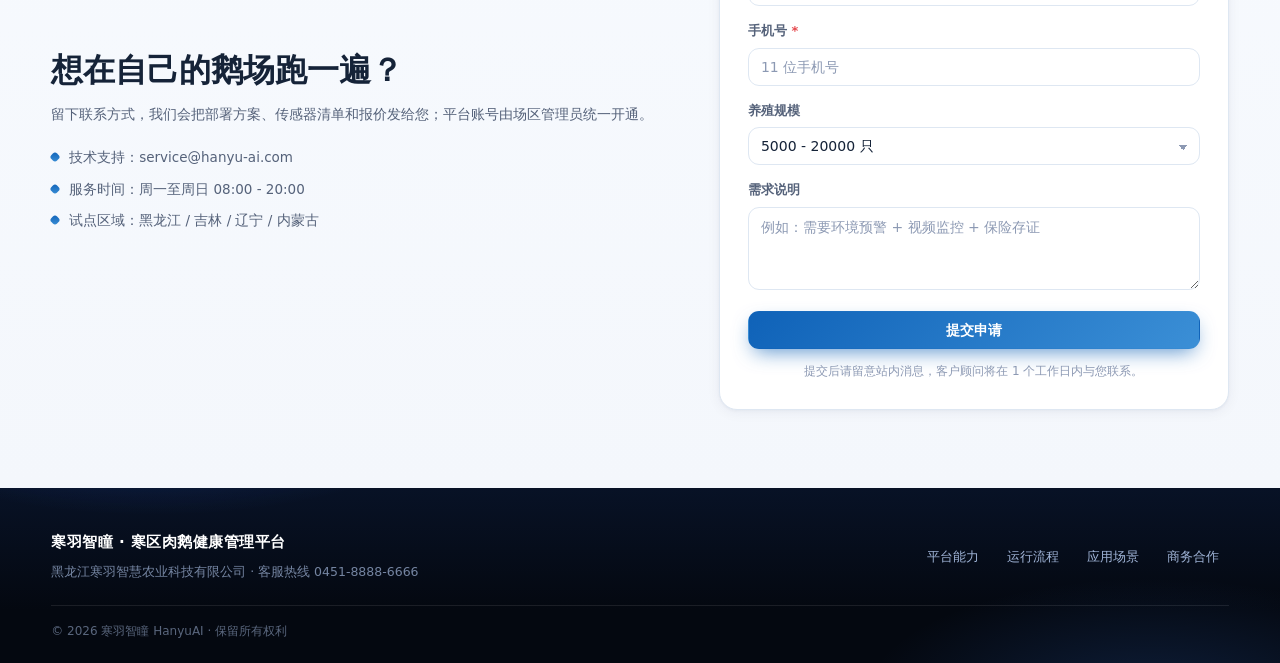
==== commit bfa194ce: "v13 全新UI：蓝色设计系统重构，侧栏/顶栏/卡片/弹窗全面重绘，图表与badge全变量化 - theme.css: 设计系统重构（蓝色品牌#2563EB，浅蓝灰背景，18px圆角卡片，语义色变量-" ====
--- a/index.html
+++ b/index.html
@@ -1,13 +1,13 @@
 <!DOCTYPE html>
-<html lang="zh-CN" data-theme="light" data-accent="green">
+<html lang="zh-CN" data-theme="light" data-accent="blue">
 <head>
 <meta charset="UTF-8">
 <meta name="viewport" content="width=device-width,initial-scale=1">
 <title>寒羽智瞳 · 寒区肉鹅健康管理平台</title>
 <meta name="description" content="寒羽智瞳是面向东北、内蒙寒冷地区肉鹅养殖的健康管理平台：环境物联网监测、死淘预警、溯源记录、数据报表与保险存证一体化。">
-<link rel="icon" href="data:image/svg+xml,%3Csvg xmlns='http://www.w3.org/2000/svg' viewBox='0 0 32 32'%3E%3Ccircle cx='16' cy='16' r='16' fill='%237a5af8'/%3E%3Cpath d='M21 7c-4 0-7 3-7 6.8V16c0 3.4-1.6 4.9-3.5 6.1C9 23 8 24.3 8 26h10c4.4 0 8-3.6 8-8V11l3-2-3.2-1.6C22.9 7.1 22 7 21 7z' fill='%23fff'/%3E%3C/svg%3E">
-<link rel="stylesheet" href="assets/css/theme.css?v=9">
-<link rel="stylesheet" href="assets/css/portal.css?v=9">
+<link rel="icon" href="data:image/svg+xml,%3Csvg xmlns='http://www.w3.org/2000/svg' viewBox='0 0 32 32'%3E%3Ccircle cx='16' cy='16' r='16' fill='%232563EB'/%3E%3Cpath d='M21 7c-4 0-7 3-7 6.8V16c0 3.4-1.6 4.9-3.5 6.1C9 23 8 24.3 8 26h10c4.4 0 8-3.6 8-8V11l3-2-3.2-1.6C22.9 7.1 22 7 21 7z' fill='%23fff'/%3E%3C/svg%3E">
+<link rel="stylesheet" href="assets/css/theme.css?v=13">
+<link rel="stylesheet" href="assets/css/portal.css?v=13">
 </head>
 <body class="portal">
 
@@ -165,9 +165,9 @@
   <div class="wrap ft-cr">© 2026 寒羽智瞳 HanyuAI · 保留所有权利</div>
 </footer>
 
-<script src="assets/js/store.js?v=9"></script>
-<script src="assets/js/charts.js?v=9"></script>
-<script src="assets/js/ui.js?v=9"></script>
-<script src="assets/js/portal.js?v=9"></script>
+<script src="assets/js/store.js?v=13"></script>
+<script src="assets/js/charts.js?v=13"></script>
+<script src="assets/js/ui.js?v=13"></script>
+<script src="assets/js/portal.js?v=13"></script>
 </body>
 </html>
--- a/assets/css/theme.css
+++ b/assets/css/theme.css
@@ -1,54 +1,86 @@
-/* ================= 寒羽智瞳 · 设计变量 + 通用组件 ================= */
+/* ================= 寒羽智瞳 Pro · 设计系统 v10 =================
+   全新 UI：深墨绿专业风 × 玻璃拟态 × 浅色工作区
+   保留全部 DOM 类名与功能，仅重写视觉层 */
 *,*::before,*::after{box-sizing:border-box}
 :root{
-  --brand:#176B56; --brand-2:#3E9B7E; --brand-soft:#E2F2E9; --brand-ink:#0E5A44;
-  --bg:#F4F7F5; --card:#fff; --card-2:#F8FBF9; --side-1:#0E3B2C; --side-2:#06221A;
-  --ink:#1A2B24; --ink-2:#5B6E65; --ink-3:#92A49B; --line:#E1EAE5; --line-2:#EFF4F1;
-  --ok:#12b76a; --ok-bg:#e7f8ef; --warn:#f79009; --warn-bg:#fef3e3;
-  --danger:#f04438; --danger-bg:#feecea; --info:#2e90fa; --info-bg:#e9f2ff;
-  --r:16px; --r-sm:10px; --r-xs:8px;
-  --sh:0 8px 26px rgba(20,60,44,.07); --sh-lg:0 24px 64px rgba(10,38,28,.22);
+  /* 品牌色 */
+  --brand:#2563EB; --brand-2:#60A5FA; --brand-3:#93C5FD;
+  --brand-soft:#E8F1FE; --brand-ink:#1D4ED8;
+  /* 界面色 */
+  --bg:#F4F7FC; --bg-2:#EAF1FA; --card:#FFFFFF; --card-2:#F7FAFE;
+  --side-1:#0B2A52; --side-2:#051B38;
+  --ink:#152338; --ink-2:#55627A; --ink-3:#8C99B3;
+  --line:#DEE7F2; --line-2:#EFF4FA;
+  /* 语义色 */
+  --ok:#12B76A; --ok-text:#0B9E62; --ok-bg:#E6F8EF;
+  --warn:#E8A94C; --warn-text:#C77E14; --warn-bg:#FDF3E2;
+  --danger:#E5484D; --danger-text:#C93A3F; --danger-bg:#FDECEC;
+  --info:#2E90FA; --info-text:#1E74C8; --info-bg:#EAF3FF;
+  /* 几何 */
+  --r:18px; --r-sm:12px; --r-xs:9px;
+  --sh:0 2px 14px rgba(16,35,70,.06), 0 1px 3px rgba(16,35,70,.04);
+  --sh-lg:0 20px 60px rgba(8,20,46,.20);
   --ff:"PingFang SC","HarmonyOS Sans SC","Microsoft YaHei","Hiragino Sans GB",system-ui,-apple-system,"Segoe UI",Roboto,Arial,sans-serif;
 }
-[data-accent=blue]  {--brand:#2e90fa;--brand-2:#7cc4ff;--brand-soft:#e6f1ff;--brand-ink:#1461b8;--side-1:#123a6b;--side-2:#07203f}
-[data-accent=green] {--brand:#176B56;--brand-2:#3E9B7E;--brand-soft:#E2F2E9;--brand-ink:#0E5A44;--side-1:#0E3B2C;--side-2:#06221A}
-[data-accent=orange]{--brand:#f2820c;--brand-2:#fdba74;--brand-soft:#fff1e0;--brand-ink:#a5510a;--side-1:#5c3411;--side-2:#2c1706}
+[data-accent=green]{
+  --brand:#0E5A44; --brand-2:#2E8B6E; --brand-3:#35A968;
+  --brand-soft:#E4F3EB; --brand-ink:#0A4534;
+  --side-1:#0B2E23; --side-2:#06211A;
+}
+[data-accent=blue]{
+  --brand:#0F62B8; --brand-2:#3B8FD6; --brand-3:#5EB1F5;
+  --brand-soft:#E6F1FB; --brand-ink:#0C4A8C;
+  --side-1:#0C2F55; --side-2:#061A31;
+}
+[data-accent=orange]{
+  --brand:#B4570C; --brand-2:#D97E2B; --brand-3:#F0A04B;
+  --brand-soft:#FDF0E2; --brand-ink:#8A4208;
+  --side-1:#4A2A0C; --side-2:#251505;
+}
 [data-theme=dark]{
-  --bg:#101813; --card:#18231E; --card-2:#1F2D26; --ink:#E6F1EC; --ink-2:#A5BAB0; --ink-3:#7E9589;
-  --line:#2A3B33; --line-2:#23322C; --brand-soft:#1B3329; --sh:0 8px 26px rgba(0,0,0,.35);
-  --ok-bg:#12331f; --warn-bg:#3a2a10; --danger-bg:#3a1917; --info-bg:#122740;
+  --bg:#0C1420; --bg-2:#09101A; --card:#141F31; --card-2:#1A2840;
+  --ink:#E3ECF8; --ink-2:#A0B2CC; --ink-3:#7489A8;
+  --line:#243650; --line-2:#1E2C42;
+  --brand-soft:#17273F;
+  --sh:0 2px 14px rgba(0,0,0,.35);
+  --ok-bg:#12331F; --ok-text:#55D9A0;
+  --warn-bg:#3A2A10; --warn-text:#E8A94C;
+  --danger-bg:#3A1917; --danger-text:#F06B6B;
+  --info-bg:#122740; --info-text:#6CB7FF;
 }
 html,body{margin:0;padding:0}
-body{font-family:var(--ff);background:var(--bg);color:var(--ink);font-size:14px;line-height:1.65;-webkit-font-smoothing:antialiased}
+body{font-family:var(--ff);background:var(--bg);color:var(--ink);font-size:14px;line-height:1.65;-webkit-font-smoothing:antialiased;text-rendering:optimizeLegibility}
 h1,h2,h3,h4{margin:0;line-height:1.3;font-weight:700}
 p{margin:0}
 a{color:inherit;text-decoration:none}
 ul,ol{margin:0;padding:0;list-style:none}
 img,svg{display:block;max-width:100%}
 code{font-family:ui-monospace,Menlo,Consolas,monospace;background:var(--brand-soft);color:var(--brand-ink);padding:1px 6px;border-radius:6px;font-size:12.5px}
-:focus-visible{outline:2px solid var(--brand);outline-offset:2px;border-radius:6px}
+:focus-visible{outline:2px solid var(--brand-3);outline-offset:2px;border-radius:6px}
 .sr-only{position:absolute;width:1px;height:1px;overflow:hidden;clip:rect(0 0 0 0);white-space:nowrap}
 .skip{position:absolute;left:-999px;top:8px;z-index:99;background:var(--brand);color:#fff;padding:8px 14px;border-radius:8px}
 .skip:focus{left:8px}
-::-webkit-scrollbar{width:10px;height:10px}
-::-webkit-scrollbar-thumb{background:#C4D6CB;border-radius:10px;border:3px solid transparent;background-clip:content-box}
-[data-theme=dark] ::-webkit-scrollbar-thumb{background:#3A4C43;background-clip:content-box}
+::-webkit-scrollbar{width:9px;height:9px}
+::-webkit-scrollbar-thumb{background:color-mix(in srgb,var(--ink-3) 34%,transparent);border-radius:9px;border:2px solid transparent;background-clip:content-box}
+::-webkit-scrollbar-thumb:hover{background:color-mix(in srgb,var(--ink-3) 55%,transparent);background-clip:content-box}
+::-webkit-scrollbar-track{background:transparent}
 
 /* ---------- 按钮 ---------- */
 .btn{display:inline-flex;align-items:center;justify-content:center;gap:6px;height:38px;padding:0 16px;border:1px solid transparent;
-  border-radius:10px;font:600 14px/1 var(--ff);cursor:pointer;background:var(--card);color:var(--ink);transition:.18s ease;white-space:nowrap}
+  border-radius:11px;font:600 14px/1 var(--ff);cursor:pointer;background:var(--card);color:var(--ink);transition:all .18s ease;white-space:nowrap}
 .btn:hover{transform:translateY(-1px)}
-.btn:active{transform:none}
-.btn.sm{height:32px;padding:0 10px;font-size:13px}
+.btn:active{transform:translateY(0)}
+.btn.sm{height:32px;padding:0 12px;font-size:13px}
 .btn.lg{height:46px;padding:0 24px;font-size:15px}
 .btn.block{width:100%}
-.btn-primary{background:linear-gradient(135deg,var(--brand),var(--brand-2));color:#fff;box-shadow:0 8px 20px -8px var(--brand)}
+.btn-primary{background:linear-gradient(135deg,var(--brand),var(--brand-2));color:#fff;box-shadow:0 8px 20px -6px color-mix(in srgb,var(--brand) 70%,transparent)}
+.btn-primary:hover{box-shadow:0 10px 24px -6px color-mix(in srgb,var(--brand) 80%,transparent);filter:brightness(1.05)}
 .btn-line{border-color:var(--line);background:var(--card);color:var(--ink)}
-.btn-line:hover{border-color:var(--brand);color:var(--brand)}
+.btn-line:hover{border-color:var(--brand-2);color:var(--brand);background:var(--card-2)}
 .btn-ghost{background:transparent;color:var(--ink-2)}
 .btn-ghost:hover{background:var(--brand-soft);color:var(--brand-ink)}
 .btn-soft{background:var(--brand-soft);color:var(--brand-ink)}
-.btn-danger{background:var(--danger);color:#fff}
+.btn-danger{background:linear-gradient(135deg,#E5484D,#D33A3F);color:#fff}
 .btn:disabled{opacity:.5;cursor:not-allowed;transform:none}
 .icon-btn{display:inline-flex;align-items:center;gap:6px;height:36px;padding:0 10px;border:0;border-radius:10px;background:transparent;
   color:var(--ink-2);cursor:pointer;font:600 13px/1 var(--ff)}
@@ -57,12 +89,12 @@
 .ico-sm{width:15px;height:15px}
 
 /* ---------- 表单 ---------- */
-.input{width:100%;height:38px;padding:0 12px;border:1px solid var(--line);border-radius:10px;background:var(--card);
+.input{width:100%;height:38px;padding:0 12px;border:1px solid var(--line);border-radius:11px;background:var(--card);
   color:var(--ink);font:14px/1.5 var(--ff);transition:.16s}
 textarea.input{height:auto;padding:9px 12px;resize:vertical}
 select.input{appearance:none;background-image:linear-gradient(45deg,transparent 50%,var(--ink-3) 50%),linear-gradient(135deg,var(--ink-3) 50%,transparent 50%);
   background-position:calc(100% - 16px) 17px,calc(100% - 11px) 17px;background-size:5px 5px;background-repeat:no-repeat;padding-right:32px}
-.input:focus{border-color:var(--brand);box-shadow:0 0 0 3px color-mix(in srgb,var(--brand) 16%,transparent);outline:0}
+.input:focus{border-color:var(--brand-2);box-shadow:0 0 0 3px color-mix(in srgb,var(--brand-2) 16%,transparent);outline:0}
 .input::placeholder{color:var(--ink-3)}
 .field{margin-bottom:14px}
 .field>label{display:block;margin-bottom:6px;font-weight:600;font-size:13px;color:var(--ink-2)}
@@ -75,16 +107,15 @@
 .form .field.col-2{grid-column:1/-1}
 .switch{display:inline-flex;align-items:center;gap:10px;cursor:pointer;user-select:none}
 .switch input{position:absolute;opacity:0;width:0;height:0}
-.switch .track{width:42px;height:24px;border-radius:99px;background:#CFE0D7;position:relative;transition:.2s;flex:none}
-.switch .track::after{content:"";position:absolute;inset:3px auto 3px 3px;width:18px;border-radius:50%;background:#fff;transition:.2s}
-.switch input:checked+.track{background:var(--brand)}
+.switch .track{width:42px;height:24px;border-radius:99px;background:#D3E3D9;position:relative;transition:.2s;flex:none}
+.switch .track::after{content:"";position:absolute;inset:3px auto 3px 3px;width:18px;border-radius:50%;background:#fff;box-shadow:0 1px 3px rgba(0,0,0,.2);transition:.2s}
+.switch input:checked+.track{background:linear-gradient(135deg,var(--brand),var(--brand-2))}
 .switch input:checked+.track::after{left:21px}
-.switch input:focus-visible+.track{outline:2px solid var(--brand);outline-offset:2px}
+.switch input:focus-visible+.track{outline:2px solid var(--brand-3);outline-offset:2px}
 
 /* ---------- 卡片 / 徽标 ---------- */
-.card{background:var(--card);border-radius:var(--r);box-shadow:var(--sh);border:1px solid transparent}
-[data-theme=dark] .card{border-color:var(--line)}
-.badge{display:inline-flex;align-items:center;gap:4px;height:24px;padding:0 10px;border-radius:99px;font-size:12px;font-weight:600}
+.card{background:var(--card);border-radius:var(--r);box-shadow:var(--sh);border:1px solid var(--line)}
+.badge{display:inline-flex;align-items:center;gap:4px;height:24px;padding:0 11px;border-radius:99px;font-size:12px;font-weight:600;white-space:nowrap}
 .badge.ok{background:var(--ok-bg);color:var(--ok)}
 .badge.warn{background:var(--warn-bg);color:var(--warn)}
 .badge.danger{background:var(--danger-bg);color:var(--danger)}
@@ -97,23 +128,25 @@
 .tbl-wrap{width:100%}
 .tbl-scroll{overflow-x:auto}
 table.tbl{width:100%;border-collapse:separate;border-spacing:0;font-size:13.5px}
-table.tbl th{background:var(--card-2);color:var(--ink-2);font-weight:600;text-align:left;padding:11px 14px;white-space:nowrap;
-  border-top:1px solid var(--line);border-bottom:1px solid var(--line)}
-table.tbl th:first-child{border-left:1px solid var(--line);border-radius:10px 0 0 0}
-table.tbl th:last-child{border-right:1px solid var(--line);border-radius:0 10px 0 0}
+table.tbl th{background:var(--card-2);color:var(--ink-2);font-weight:600;text-align:left;padding:12px 14px;white-space:nowrap;
+  border-bottom:1px solid var(--line)}
+table.tbl th:first-child{border-radius:10px 0 0 0}
+table.tbl th:last-child{border-radius:0 10px 0 0}
 table.tbl th.sortable{cursor:pointer;user-select:none}
 table.tbl th.sortable::after{content:"⇅";margin-left:5px;color:var(--ink-3);font-size:11px}
 table.tbl th.asc::after{content:"↑";color:var(--brand)}
 table.tbl th.desc::after{content:"↓";color:var(--brand)}
-table.tbl td{padding:12px 14px;border-bottom:1px solid var(--line-2);vertical-align:middle}
-table.tbl tbody tr:hover td{background:var(--card-2)}
+table.tbl td{padding:13px 14px;border-bottom:1px solid var(--line-2);vertical-align:middle}
+table.tbl tbody tr{transition:background .12s}
+table.tbl tbody tr:hover td{background:color-mix(in srgb,var(--brand-soft) 55%,var(--card-2))}
 table.tbl tr.clickable{cursor:pointer}
 .t-right{text-align:right}.t-center{text-align:center}
-.tbl-empty{padding:44px 0;text-align:center;color:var(--ink-3)}
-.tbl-ft{display:flex;align-items:center;justify-content:space-between;gap:12px;padding:12px 4px 0;flex-wrap:wrap}
+.tbl-empty{padding:48px 0;text-align:center;color:var(--ink-3)}
+.tbl-ft{display:flex;align-items:center;justify-content:space-between;gap:12px;padding:14px 4px 0;flex-wrap:wrap}
 .pager{display:flex;gap:6px;align-items:center}
-.pager button{min-width:32px;height:32px;padding:0 8px;border:1px solid var(--line);background:var(--card);border-radius:8px;cursor:pointer;color:var(--ink-2);font-weight:600}
-.pager button.on{background:var(--brand);border-color:var(--brand);color:#fff}
+.pager button{min-width:32px;height:32px;padding:0 8px;border:1px solid var(--line);background:var(--card);border-radius:9px;cursor:pointer;color:var(--ink-2);font-weight:600;transition:.15s}
+.pager button:hover:not(:disabled):not(.on){border-color:var(--brand-2);color:var(--brand)}
+.pager button.on{background:linear-gradient(135deg,var(--brand),var(--brand-2));border-color:transparent;color:#fff;box-shadow:0 4px 12px -3px color-mix(in srgb,var(--brand) 60%,transparent)}
 .pager button:disabled{opacity:.45;cursor:not-allowed}
 .row-act{display:flex;gap:6px}
 .link-btn{border:0;background:none;color:var(--brand);cursor:pointer;font:600 13px var(--ff);padding:2px 4px;border-radius:6px}
@@ -121,33 +154,34 @@
 .link-btn:hover{background:var(--brand-soft)}
 
 /* ---------- 弹窗 / 抽屉 / Toast ---------- */
-.mask{position:fixed;inset:0;background:rgba(24,16,54,.44);backdrop-filter:blur(3px);z-index:80;display:flex;align-items:center;
+.mask{position:fixed;inset:0;background:rgba(8,30,22,.46);backdrop-filter:blur(5px);-webkit-backdrop-filter:blur(5px);z-index:80;display:flex;align-items:center;
   justify-content:center;padding:20px;animation:fade .18s ease}
 @keyframes fade{from{opacity:0}to{opacity:1}}
-.modal{background:var(--card);border-radius:18px;box-shadow:var(--sh-lg);width:100%;max-width:520px;max-height:88vh;display:flex;
-  flex-direction:column;animation:pop .2s cubic-bezier(.2,.9,.3,1.2)}
+.modal{background:var(--card);border-radius:20px;box-shadow:var(--sh-lg);width:100%;max-width:520px;max-height:88vh;display:flex;
+  flex-direction:column;animation:pop .22s cubic-bezier(.2,.9,.3,1.15);border:1px solid var(--line)}
 .modal.wide{max-width:760px}
-@keyframes pop{from{opacity:0;transform:translateY(14px) scale(.97)}to{opacity:1;transform:none}}
-.modal-hd{display:flex;align-items:center;justify-content:space-between;gap:12px;padding:18px 20px 12px}
+@keyframes pop{from{opacity:0;transform:translateY(16px) scale(.97)}to{opacity:1;transform:none}}
+.modal-hd{display:flex;align-items:center;justify-content:space-between;gap:12px;padding:20px 22px 12px}
 .modal-hd h3{font-size:17px}
 .modal-hd .sub{color:var(--ink-3);font-size:12.5px;margin-top:2px}
-.modal-bd{padding:4px 20px 8px;overflow:auto}
-.modal-ft{display:flex;justify-content:flex-end;gap:10px;padding:14px 20px 18px;flex-wrap:wrap}
+.modal-bd{padding:4px 22px 8px;overflow:auto}
+.modal-ft{display:flex;justify-content:flex-end;gap:10px;padding:14px 22px 20px;flex-wrap:wrap}
 .x-btn{border:0;background:none;font-size:22px;line-height:1;color:var(--ink-3);cursor:pointer;padding:4px 8px;border-radius:8px}
 .x-btn:hover{background:var(--line-2);color:var(--ink)}
-.drawer-mask{position:fixed;inset:0;background:rgba(24,16,54,.4);z-index:80;display:flex;justify-content:flex-end;animation:fade .18s}
-.drawer{background:var(--card);width:min(460px,100%);height:100%;display:flex;flex-direction:column;box-shadow:var(--sh-lg);animation:slide .22s ease}
-@keyframes slide{from{transform:translateX(30px);opacity:.6}to{transform:none;opacity:1}}
+.drawer-mask{position:fixed;inset:0;background:rgba(8,30,22,.42);z-index:80;display:flex;justify-content:flex-end;animation:fade .18s;backdrop-filter:blur(3px)}
+.drawer{background:var(--card);width:min(460px,100%);height:100%;display:flex;flex-direction:column;box-shadow:var(--sh-lg);animation:slide .24s ease}
+@keyframes slide{from{transform:translateX(40px);opacity:.6}to{transform:none;opacity:1}}
 .toasts{position:fixed;top:18px;left:50%;transform:translateX(-50%);z-index:99;display:flex;flex-direction:column;gap:10px;align-items:center;pointer-events:none}
-.toast{pointer-events:auto;background:var(--card);border-left:4px solid var(--brand);box-shadow:var(--sh-lg);border-radius:10px;
-  padding:11px 16px;font-weight:600;font-size:13.5px;max-width:min(92vw,460px);animation:drop .2s ease}
-.toast.ok{border-color:var(--ok)}.toast.warn{border-color:var(--warn)}.toast.err{border-color:var(--danger)}
-@keyframes drop{from{opacity:0;transform:translateY(-10px)}to{opacity:1;transform:none}}
+.toast{pointer-events:auto;display:flex;align-items:center;gap:8px;background:var(--card);border:1px solid var(--line);box-shadow:var(--sh-lg);border-radius:12px;
+  padding:11px 18px;font-weight:600;font-size:13.5px;max-width:min(92vw,460px);animation:drop .2s ease}
+.toast em{font-style:normal}
+.toast.ok{border-color:color-mix(in srgb,var(--ok) 40%,transparent)}.toast.warn{border-color:color-mix(in srgb,var(--warn) 40%,transparent)}.toast.err{border-color:color-mix(in srgb,var(--danger) 40%,transparent)}
+@keyframes drop{from{opacity:0;transform:translateY(-12px)}to{opacity:1;transform:none}}
 
 /* ---------- 图表通用 ---------- */
 .chart-box{position:relative;width:100%}
-.chart-tip{position:absolute;z-index:5;pointer-events:none;background:var(--card);box-shadow:var(--sh-lg);border-radius:10px;
-  padding:8px 11px;font-size:12.5px;line-height:1.7;white-space:nowrap;border:1px solid var(--line);opacity:0;transition:opacity .12s}
+.chart-tip{position:absolute;z-index:5;pointer-events:none;background:var(--card);box-shadow:var(--sh-lg);border-radius:12px;
+  padding:8px 12px;font-size:12.5px;line-height:1.7;white-space:nowrap;border:1px solid var(--line);opacity:0;transition:opacity .12s}
 .chart-tip b{display:block;margin-bottom:2px;color:var(--ink)}
 .chart-tip i{display:inline-block;width:8px;height:8px;border-radius:50%;margin-right:6px}
 .chart-lg{display:flex;gap:14px;justify-content:flex-end;flex-wrap:wrap;font-size:12.5px;color:var(--ink-2)}
--- a/assets/css/portal.css
+++ b/assets/css/portal.css
@@ -1,195 +1,194 @@
-/* ================= 门户页 ================= */
-.wrap{width:min(1200px,92vw);margin:0 auto}
+/* =====================================================================
+   寒羽智瞳 · Aurora 门户页 v14（整份重写）
+   与 theme.css（Aurora UI v3.1）配套：蓝色主视觉、无绿、全新版式与动效
+   ===================================================================== */
+html[data-theme=dark]{color-scheme:dark}
+.wrap{width:min(1180px,92vw);margin:0 auto}
 .portal{overflow-x:hidden}
 
-/* 头部 */
-.site-hd{position:sticky;top:0;z-index:40;background:color-mix(in srgb,var(--bg) 82%,transparent);backdrop-filter:blur(14px);
-  border-bottom:1px solid transparent;transition:.24s}
-.site-hd.solid{border-color:var(--line);background:color-mix(in srgb,var(--card) 92%,transparent);box-shadow:0 4px 20px rgba(50,30,110,.06)}
-.hd-inner{display:flex;align-items:center;gap:20px;height:68px}
-.brand{display:flex;align-items:center;gap:10px;flex:none}
-.brand-mark{width:38px;height:38px;border-radius:12px;background:linear-gradient(135deg,var(--brand),var(--brand-2));
-  display:grid;place-items:center;box-shadow:0 8px 18px -8px var(--brand);flex:none}
-.brand-mark svg{width:26px;height:26px;fill:#fff}
-.brand-txt b{display:block;font-size:16px;letter-spacing:.5px}
-.brand-txt i{display:block;font-size:11.5px;color:var(--ink-3);font-style:normal}
-.site-nav{display:flex;gap:4px;margin-left:auto}
-.site-nav a{padding:8px 14px;border-radius:10px;font-weight:600;color:var(--ink-2);font-size:14px}
-.site-nav a:hover{background:var(--brand-soft);color:var(--brand-ink)}
+/* ================= 顶栏 ================= */
+.site-hd{position:sticky;top:0;z-index:60;background:color-mix(in srgb,var(--bg) 62%,transparent);backdrop-filter:blur(16px) saturate(160%);-webkit-backdrop-filter:blur(16px) saturate(160%);border-bottom:1px solid transparent;transition:background .25s ease,border-color .25s ease,box-shadow .25s ease}
+.site-hd.solid{border-bottom-color:var(--line-2);background:color-mix(in srgb,var(--card) 78%,transparent);box-shadow:0 10px 30px -24px rgba(18,42,110,.35)}
+.hd-inner{display:flex;align-items:center;gap:18px;height:66px}
+.brand{display:flex;align-items:center;gap:11px;flex:none;position:relative}
+.brand-mark{width:40px;height:40px;border-radius:13px;background:linear-gradient(135deg,var(--brand),var(--brand-2));display:grid;place-items:center;box-shadow:0 10px 22px -9px var(--brand),inset 0 1px 0 rgba(255,255,255,.35);flex:none;transition:transform .25s ease,box-shadow .25s ease}
+.brand:hover .brand-mark{transform:translateY(-2px) rotate(-3deg);box-shadow:0 14px 26px -9px var(--brand)}
+.brand-mark svg{width:24px;height:24px;fill:#fff;filter:drop-shadow(0 1px 1px rgba(10,30,90,.35))}
+.brand-txt b{display:block;font-size:17px;font-weight:800;letter-spacing:1.5px;background:linear-gradient(90deg,var(--ink),var(--brand-ink));-webkit-background-clip:text;background-clip:text;color:transparent}
+.brand-txt i{display:block;font-size:11px;color:var(--ink-3);font-style:normal;letter-spacing:.4px}
+.site-nav{display:flex;gap:2px;margin-left:auto}
+.site-nav a{position:relative;padding:9px 14px;border-radius:11px;font-weight:700;color:var(--ink-2);font-size:14px;transition:color .18s ease,background .18s ease}
+.site-nav a::after{content:"";position:absolute;left:14px;right:14px;bottom:4px;height:2.5px;border-radius:3px;background:linear-gradient(90deg,var(--brand),var(--brand-2));transform:scaleX(0);transform-origin:left;transition:transform .25s cubic-bezier(.25,.8,.3,1)}
+.site-nav a:hover{color:var(--brand-ink);background:color-mix(in srgb,var(--brand-soft) 60%,transparent)}
+.site-nav a:hover::after{transform:scaleX(.55)}
 .site-nav a.on{color:var(--brand-ink);background:var(--brand-soft)}
+.site-nav a.on::after{transform:scaleX(1)}
 .hd-act{display:flex;align-items:center;gap:8px}
 
-/* Hero */
-.hero{position:relative;padding:64px 0 76px;overflow:hidden}
+/* ================= Hero ================= */
+.hero{position:relative;padding:70px 0 84px;overflow:hidden}
+.hero::before{content:"";position:absolute;inset:0;pointer-events:none;background-image:linear-gradient(rgba(37,99,235,.05) 1px,transparent 1px),linear-gradient(90deg,rgba(37,99,235,.05) 1px,transparent 1px);background-size:44px 44px;mask-image:radial-gradient(75% 65% at 60% 30%,#000 30%,transparent 100%);-webkit-mask-image:radial-gradient(75% 65% at 60% 30%,#000 30%,transparent 100%)}
 .hero-bg{position:absolute;inset:0;z-index:-1}
-.hero-bg i{position:absolute;border-radius:50%;filter:blur(70px);opacity:.5}
-.hero-bg i:nth-child(1){width:420px;height:420px;background:var(--brand-2);top:-120px;left:-80px}
-.hero-bg i:nth-child(2){width:380px;height:380px;background:#7dd3fc;bottom:-140px;right:8%}
-.hero-bg i:nth-child(3){width:300px;height:300px;background:#c4b5fd;top:30%;right:38%}
-.hero-inner{display:grid;grid-template-columns:1.05fr .95fr;gap:44px;align-items:center}
-.hero-txt h1{font-size:clamp(30px,4vw,50px);margin:16px 0 14px;letter-spacing:-.5px}
-.hero-txt h1 em{font-style:normal;background:linear-gradient(120deg,var(--brand),#38bdf8);-webkit-background-clip:text;background-clip:text;color:transparent}
+.hero-bg i{position:absolute;border-radius:50%;filter:blur(64px);opacity:.5;animation:heroFloat 12s ease-in-out infinite alternate}
+.hero-bg i:nth-child(1){width:460px;height:460px;background:color-mix(in srgb,var(--brand) 55%,transparent);top:-140px;left:-110px}
+.hero-bg i:nth-child(2){width:420px;height:420px;background:color-mix(in srgb,#60A5FA 55%,transparent);bottom:-180px;right:4%;animation-delay:-4s}
+.hero-bg i:nth-child(3){width:320px;height:320px;background:color-mix(in srgb,#93C5FD 45%,transparent);top:26%;right:36%;animation-delay:-8s}
+@keyframes heroFloat{from{transform:translateY(-14px) scale(1)}to{transform:translateY(18px) scale(1.08)}}
+.hero-inner{display:grid;grid-template-columns:1.04fr .96fr;gap:46px;align-items:center}
+.hero-txt h1{font-size:clamp(30px,4vw,50px);margin:18px 0 14px;letter-spacing:-.02em}
+.hero-txt h1 em{font-style:normal;background:linear-gradient(115deg,var(--brand) 10%,#60A5FA 55%,#93C5FD);-webkit-background-clip:text;background-clip:text;color:transparent}
 .lead{color:var(--ink-2);font-size:15.5px;max-width:560px}
 .lead b{color:var(--ink)}
-.hero-pts{display:flex;flex-wrap:wrap;gap:10px;margin:20px 0 24px}
-.hero-pts li{background:var(--card);border:1px solid var(--line);border-radius:99px;padding:7px 15px;font-size:13px;color:var(--ink-2);box-shadow:var(--sh)}
-.hero-pts b{color:var(--brand-ink)}
+.hero-pts{display:flex;flex-wrap:wrap;gap:9px;margin:22px 0 26px}
+.hero-pts li{background:color-mix(in srgb,var(--card) 78%,transparent);border:1px solid var(--line);border-radius:99px;padding:8px 15px;font-size:12.5px;color:var(--ink-2);box-shadow:var(--sh-xs);backdrop-filter:blur(6px);transition:transform .2s ease,border-color .2s ease,box-shadow .2s ease}
+.hero-pts li:hover{transform:translateY(-2px);border-color:color-mix(in srgb,var(--brand) 45%,var(--line));box-shadow:var(--sh-sm)}
+.hero-pts b{color:var(--brand-ink);font-weight:800}
 .hero-act{display:flex;gap:12px;flex-wrap:wrap}
-.hero-tip{margin-top:14px;color:var(--ink-3);font-size:12.5px}
+/* Hero 演示窗 */
+.hero-demo{position:relative}
+.hero-demo::before{content:"";position:absolute;inset:-22px;border-radius:34px;background:linear-gradient(135deg,color-mix(in srgb,var(--brand) 22%,transparent),transparent 55%,color-mix(in srgb,#60A5FA 16%,transparent));filter:blur(10px);z-index:-1;opacity:.8}
+.demo-win{position:relative;background:color-mix(in srgb,var(--card) 92%,transparent);border-radius:22px;box-shadow:var(--sh-lg);overflow:hidden;border:1px solid var(--line);backdrop-filter:blur(8px)}
+.demo-win::before{content:"";position:absolute;inset:0;pointer-events:none;border-radius:22px;box-shadow:inset 0 1px 0 rgba(255,255,255,.4)}
+[data-theme=dark] .demo-win::before{box-shadow:inset 0 1px 0 rgba(255,255,255,.06)}
+.demo-bar{display:flex;align-items:center;gap:6px;padding:12px 16px;background:var(--card-2);border-bottom:1px solid var(--line-2)}
+.demo-bar i{width:9px;height:9px;border-radius:50%;background:var(--line)}
+.demo-bar i:first-child{background:#FF6B6B}
+.demo-bar i:nth-child(2){background:#FFB020}
+.demo-bar i:nth-child(3){background:#38BDF8}
+.demo-bar span{margin-left:9px;font-size:12px;color:var(--ink-3);font-weight:600;letter-spacing:.3px}
+.demo-kpi{display:grid;grid-template-columns:repeat(3,1fr);gap:10px;padding:16px 16px 6px}
+.demo-kpi>div{position:relative;background:var(--card-2);border:1px solid var(--line-2);border-radius:13px;padding:11px 13px;overflow:hidden;transition:transform .2s ease,border-color .2s ease}
+.demo-kpi>div::after{content:"";position:absolute;right:-14px;top:-14px;width:44px;height:44px;border-radius:50%;background:color-mix(in srgb,var(--brand) 12%,transparent)}
+.demo-kpi>div:hover{transform:translateY(-2px);border-color:color-mix(in srgb,var(--brand) 35%,var(--line))}
+.demo-kpi span{display:block;font-size:11.5px;color:var(--ink-3)}
+.demo-kpi b{font-size:22px;color:var(--brand-ink);font-variant-numeric:tabular-nums;line-height:1.25;display:inline-block;background:linear-gradient(120deg,var(--brand-ink),var(--brand));-webkit-background-clip:text;background-clip:text;color:transparent}
+.demo-kpi i{font-style:normal;font-size:11px;color:var(--ink-3);margin-left:2px}
+.demo-chart{padding:4px 10px 0}
+.demo-donut{padding:0 16px 16px}
 
-/* Hero 里的看板 */
-.demo-win{background:var(--card);border-radius:20px;box-shadow:0 30px 70px -30px rgba(45,25,110,.45);overflow:hidden;border:1px solid var(--line)}
-.demo-bar{display:flex;align-items:center;gap:6px;padding:12px 16px;background:var(--card-2);border-bottom:1px solid var(--line)}
-.demo-bar i{width:9px;height:9px;border-radius:50%;background:#e0dcf0}
-.demo-bar i:first-child{background:#ff6b6b}.demo-bar i:nth-child(2){background:#ffd43b}.demo-bar i:nth-child(3){background:#51cf66}
-.demo-bar span{margin-left:8px;font-size:12px;color:var(--ink-3)}
-.demo-kpi{display:grid;grid-template-columns:repeat(3,1fr);gap:10px;padding:16px 16px 4px}
-.demo-kpi>div{background:var(--card-2);border-radius:12px;padding:10px 12px}
-.demo-kpi span{display:block;font-size:11.5px;color:var(--ink-3)}
-.demo-kpi b{font-size:21px;color:var(--brand-ink);font-variant-numeric:tabular-nums}
-.demo-kpi i{font-style:normal;font-size:11px;color:var(--ink-3);margin-left:2px}
-.demo-chart{padding:6px 8px 0}
-.demo-donut{padding:0 16px 18px}
+/* ================= 数据条 ================= */
+.stats{position:relative;background:linear-gradient(115deg,#0B2A6E,#1D4ED8 48%,#3B82F6 88%);color:#fff;padding:34px 0;overflow:hidden}
+.stats::before{content:"";position:absolute;inset:0;background:radial-gradient(600px 240px at 18% -60%,rgba(255,255,255,.28),transparent 60%),radial-gradient(520px 220px at 88% 130%,rgba(147,197,253,.4),transparent 60%)}
+.stats::after{content:"";position:absolute;inset:0;background:repeating-linear-gradient(115deg,transparent 0 46px,rgba(255,255,255,.05) 46px 47px)}
+.stats-in{position:relative;display:grid;grid-template-columns:repeat(4,1fr);gap:14px;text-align:center}
+.stats-in>div{position:relative;padding:4px 8px}
+.stats-in>div+div::before{content:"";position:absolute;left:-7px;top:12%;bottom:12%;width:1px;background:linear-gradient(180deg,transparent,rgba(255,255,255,.4),transparent)}
+.stats-in b{display:block;font-size:clamp(26px,2.6vw,34px);font-variant-numeric:tabular-nums;letter-spacing:-1px;text-shadow:0 4px 18px rgba(5,18,70,.35)}
+.stats-in span{opacity:.88;font-size:13px;display:inline-block;background:rgba(255,255,255,.12);border:1px solid rgba(255,255,255,.14);border-radius:99px;padding:3px 12px;margin-top:6px;backdrop-filter:blur(4px)}
 
-/* 数据条 */
-.stats{background:linear-gradient(135deg,var(--brand),#6366f1);color:#fff;padding:30px 0}
-.stats-in{display:grid;grid-template-columns:repeat(4,1fr);gap:18px;text-align:center}
-.stats-in b{display:block;font-size:34px;font-variant-numeric:tabular-nums;letter-spacing:-1px}
-.stats-in span{opacity:.85;font-size:13px}
-
-/* 通用 section */
-.sec{padding:76px 0}
-.sec.alt{background:var(--card-2)}
-.sec-hd{text-align:center;max-width:680px;margin:0 auto 40px}
+/* ================= 通用 Section ================= */
+.sec{padding:78px 0}
+.sec.alt{position:relative;background:linear-gradient(180deg,var(--card-2),color-mix(in srgb,var(--brand-soft) 36%,var(--card-2)))}
+.sec.alt::before{content:"";position:absolute;inset:0;pointer-events:none;background-image:radial-gradient(520px 200px at 85% 0%,color-mix(in srgb,var(--brand) 8%,transparent),transparent 70%)}
+.sec-hd{position:relative;text-align:center;max-width:680px;margin:0 auto 42px}
 .sec-hd h2{font-size:clamp(23px,2.6vw,33px);margin:14px 0 10px}
 .sec-hd p{color:var(--ink-2)}
 .cards{display:grid;grid-template-columns:repeat(3,1fr);gap:20px}
-.f-card{background:var(--card);border-radius:var(--r);padding:26px 24px;box-shadow:var(--sh);border:1px solid transparent;transition:.22s}
-.f-card:hover{transform:translateY(-4px);box-shadow:0 20px 44px -20px rgba(60,35,130,.4);border-color:var(--brand-soft)}
-.f-ico{width:46px;height:46px;border-radius:14px;background:var(--brand-soft);color:var(--brand-ink);display:grid;place-items:center;margin-bottom:14px}
-.f-ico .ico{width:23px;height:23px}
+.f-card{position:relative;background:var(--card);border-radius:var(--r);padding:26px 24px;box-shadow:var(--sh);border:1px solid var(--line-2);overflow:hidden;transition:transform .24s cubic-bezier(.2,.8,.3,1),box-shadow .24s ease,border-color .24s ease}
+.f-card::before{content:"";position:absolute;left:0;top:0;right:0;height:3px;background:linear-gradient(90deg,var(--brand),var(--brand-2),transparent);opacity:0;transition:opacity .24s ease}
+.f-card:hover{transform:translateY(-6px);box-shadow:0 24px 50px -26px rgba(37,99,235,.35);border-color:color-mix(in srgb,var(--brand) 30%,var(--line))}
+.f-card:hover::before{opacity:1}
+.f-ico{width:48px;height:48px;border-radius:15px;background:linear-gradient(135deg,color-mix(in srgb,var(--brand) 12%,var(--card)),color-mix(in srgb,var(--brand-2) 8%,var(--card)));color:var(--brand-ink);display:grid;place-items:center;margin-bottom:16px;border:1px solid color-mix(in srgb,var(--brand) 16%,transparent);transition:transform .25s ease,background .25s ease,color .25s ease,box-shadow .25s ease}
+.f-ico .ico{width:24px;height:24px}
+.f-card:hover .f-ico{transform:translateY(-3px) scale(1.06);background:linear-gradient(135deg,var(--brand),var(--brand-2));color:#fff;box-shadow:0 12px 24px -10px var(--brand)}
 .f-card h3{font-size:17px;margin-bottom:8px}
 .f-card p{color:var(--ink-2);font-size:13.5px}
-.f-card ul{margin-top:12px;display:flex;flex-wrap:wrap;gap:6px}
-.f-card li{font-size:12px;color:var(--brand-ink);background:var(--brand-soft);border-radius:6px;padding:3px 8px}
+.f-card ul{margin-top:14px;display:flex;flex-wrap:wrap;gap:6px}
+.f-card li{font-size:12px;color:var(--brand-ink);background:var(--brand-soft);border-radius:7px;padding:3px 9px;transition:transform .18s ease}
+.f-card:hover li{transform:translateY(-1px)}
 
-/* 流程 */
-.flow{display:grid;grid-template-columns:repeat(4,1fr);gap:20px;counter-reset:s}
-.flow li{background:var(--card);border-radius:var(--r);padding:24px;box-shadow:var(--sh);position:relative}
-.flow li::before{counter-increment:s;content:"0" counter(s);font-size:30px;font-weight:800;color:var(--brand-soft);display:block;line-height:1}
-[data-theme=dark] .flow li::before{color:#33306a}
-.flow h3{font-size:16px;margin:6px 0 8px}
-.flow p{color:var(--ink-2);font-size:13.5px}
+/* ================= 流程 ================= */
+.flow{display:grid;grid-template-columns:repeat(4,1fr);gap:18px;counter-reset:step}
+.flow li{position:relative;background:var(--card);border:1px solid var(--line-2);border-radius:var(--r);padding:24px 20px 22px;box-shadow:var(--sh-xs);transition:transform .24s ease,box-shadow .24s ease,border-color .24s ease}
+.flow li:hover{transform:translateY(-5px);box-shadow:var(--sh);border-color:color-mix(in srgb,var(--brand) 30%,var(--line))}
+.flow-no{display:inline-grid;place-items:center;width:42px;height:42px;border-radius:14px;background:linear-gradient(135deg,var(--brand),var(--brand-2));color:#fff;font-size:14px;font-weight:800;box-shadow:0 10px 20px -9px var(--brand);letter-spacing:.5px;transition:transform .25s ease}
+.flow li:hover .flow-no{transform:rotate(-6deg) scale(1.08)}
+.flow h3{font-size:16px;margin:14px 0 8px}
+.flow p{color:var(--ink-2);font-size:13.5px;line-height:1.7}
+.flow li:not(:last-child)::after{content:"";position:absolute;left:calc(100% + 2px);top:44px;width:14px;height:2px;background:repeating-linear-gradient(90deg,color-mix(in srgb,var(--brand) 55%,transparent) 0 4px,transparent 4px 8px)}
 
-/* 场景 */
+/* ================= 场景 ================= */
 .scenes{display:grid;grid-template-columns:repeat(3,1fr);gap:20px}
-.s-card{border-radius:var(--r);padding:28px 24px;color:#fff;box-shadow:var(--sh);min-height:210px;display:flex;flex-direction:column;justify-content:flex-end}
-.s-card:nth-child(1){background:linear-gradient(150deg,#176B56,#0E5A44)}
-.s-card:nth-child(2){background:linear-gradient(150deg,#0ea5e9,#0c4a6e)}
-.s-card:nth-child(3){background:linear-gradient(150deg,#10b981,#065f46)}
-.s-card h3{font-size:19px;margin-bottom:8px}
-.s-card p{font-size:13.5px;opacity:.9}
-.s-card b{font-size:12px;background:rgba(255,255,255,.2);border-radius:99px;padding:4px 12px;align-self:flex-start;margin-bottom:12px}
+.s-card{position:relative;border-radius:var(--r);padding:30px 26px;color:#fff;box-shadow:var(--sh);min-height:212px;display:flex;flex-direction:column;justify-content:flex-end;overflow:hidden;border:1px solid rgba(255,255,255,.14);transition:transform .26s cubic-bezier(.2,.8,.3,1),box-shadow .26s ease}
+.s-card::before{content:attr(data-idx);position:absolute;right:-8px;top:-34px;font-size:120px;font-weight:800;line-height:1;color:rgba(255,255,255,.14);letter-spacing:-4px;transition:transform .3s ease}
+.s-card::after{content:"";position:absolute;inset:0;background:radial-gradient(120% 80% at 100% 0%,rgba(255,255,255,.2),transparent 50%)}
+.s-card:nth-child(1){background:linear-gradient(150deg,#2563EB,#1E3A8A)}
+.s-card:nth-child(2){background:linear-gradient(150deg,#0EA5E9,#0C4A6E)}
+.s-card:nth-child(3){background:linear-gradient(150deg,#4F46E5,#312E81)}
+.s-card:hover{transform:translateY(-6px);box-shadow:0 26px 54px -26px rgba(15,40,130,.5)}
+.s-card:hover::before{transform:translate(-8px,-6px)}
+.s-card h3{position:relative;font-size:19px;margin-bottom:9px}
+.s-card p{position:relative;font-size:13.5px;opacity:.92;line-height:1.75}
+.s-card b{position:relative;font-size:12px;background:rgba(255,255,255,.18);border:1px solid rgba(255,255,255,.24);border-radius:99px;padding:4px 13px;align-self:flex-start;margin-bottom:14px;backdrop-filter:blur(4px);letter-spacing:1px}
 
-/* CTA */
-.cta{background:var(--card-2)}
-.cta-in{display:grid;grid-template-columns:1fr .8fr;gap:40px;align-items:center}
+/* ================= CTA ================= */
+.cta{position:relative;background:linear-gradient(180deg,var(--card-2),var(--bg))}
+.cta-in{display:grid;grid-template-columns:1fr .82fr;gap:46px;align-items:center}
 .cta-txt h2{font-size:clamp(23px,2.6vw,32px);margin-bottom:12px}
-.cta-txt p{color:var(--ink-2);margin-bottom:18px}
-.cta-txt ul{display:flex;flex-direction:column;gap:8px;color:var(--ink-2);font-size:13.5px}
-.cta-txt li::before{content:"·";color:var(--brand);font-weight:800;margin-right:8px}
-.cta-form{padding:26px}
-.cta-form h3{margin-bottom:16px}
-.form-tip{color:var(--ink-3);font-size:12px;margin-top:10px;text-align:center}
+.cta-txt p{color:var(--ink-2);margin-bottom:20px}
+.cta-txt ul{display:flex;flex-direction:column;gap:9px;color:var(--ink-2);font-size:13.5px}
+.cta-txt li{position:relative;padding-left:18px}
+.cta-txt li::before{content:"";position:absolute;left:0;top:7px;width:8px;height:8px;border-radius:3px;background:linear-gradient(135deg,var(--brand),var(--brand-2));transform:rotate(45deg)}
+.cta-form{padding:28px;position:relative;overflow:hidden}
+.cta-form::before{content:"";position:absolute;inset:0 0 auto;height:4px;background:linear-gradient(90deg,var(--brand),var(--brand-2),#93C5FD,var(--brand))}
+.cta-form h3{margin-bottom:18px;font-size:18px}
+.form-tip{color:var(--ink-3);font-size:12px;margin-top:12px;text-align:center;line-height:1.7}
 
-/* 页脚 */
-.site-ft{background:var(--side-2);color:#cfc9ea;padding:38px 0 22px}
-.ft-in{display:flex;justify-content:space-between;gap:24px;flex-wrap:wrap;padding-bottom:20px;border-bottom:1px solid rgba(255,255,255,.1)}
-.ft-in b{color:#fff}
-.ft-in p{font-size:12.5px;opacity:.7;margin-top:6px}
-.site-ft nav{display:flex;gap:18px;flex-wrap:wrap;font-size:13px}
-.site-ft nav a:hover{color:#fff}
+/* ================= 页脚 ================= */
+.site-ft{position:relative;background:linear-gradient(180deg,#081226,#040810 70%);color:#9FB3D6;padding:42px 0 22px;overflow:hidden}
+.site-ft::before{content:"";position:absolute;inset:0;background:radial-gradient(560px 220px at 12% -60%,rgba(37,99,235,.35),transparent 60%),radial-gradient(480px 200px at 90% 120%,rgba(59,130,246,.18),transparent 60%)}
+.ft-in,.ft-cr{position:relative}
+.ft-in{display:flex;justify-content:space-between;gap:24px;flex-wrap:wrap;padding-bottom:22px;border-bottom:1px solid rgba(255,255,255,.09)}
+.ft-in b{color:#fff;font-size:15px;letter-spacing:.5px}
+.ft-in p{font-size:12.5px;opacity:.72;margin-top:7px}
+.site-ft nav{display:flex;gap:8px;flex-wrap:wrap;font-size:13px;align-items:center}
+.site-ft nav a{padding:7px 10px;border-radius:9px;transition:.18s}
+.site-ft nav a:hover{color:#fff;background:rgba(255,255,255,.07)}
 .ft-cr{padding-top:16px;font-size:12px;opacity:.55}
 
-/* 登录弹窗 */
-.login-box .demo-accs{display:flex;gap:8px;flex-wrap:wrap;margin:4px 0 14px}
-.login-box .demo-accs button{border:1px dashed var(--line);background:var(--card-2);border-radius:8px;padding:5px 10px;font-size:12px;cursor:pointer;color:var(--ink-2)}
-.login-box .demo-accs button:hover{border-color:var(--brand);color:var(--brand-ink)}
-.pwd-wrap{position:relative}
-.pwd-wrap .eye{position:absolute;right:6px;top:5px;border:0;background:none;cursor:pointer;color:var(--ink-3);padding:5px;border-radius:6px}
-.login-row{display:flex;align-items:center;justify-content:space-between;margin:2px 0 16px;font-size:13px}
-.login-err{background:var(--danger-bg);color:var(--danger);border-radius:8px;padding:8px 12px;font-size:13px;margin-bottom:12px;display:none}
-.login-err.show{display:block}
+/* ================= 登录弹窗（lg） ================= */
+.lg{padding:6px 2px 2px;text-align:center}
+.lg-logo{width:66px;height:66px;margin:4px auto 14px;border-radius:21px;background:linear-gradient(135deg,var(--brand),var(--brand-2));color:#fff;font-size:30px;font-weight:800;display:grid;place-items:center;box-shadow:0 16px 34px -12px var(--brand),inset 0 1px 0 rgba(255,255,255,.35);animation:lgPop .5s cubic-bezier(.2,.9,.3,1.2) both}
+@keyframes lgPop{from{transform:scale(.7) translateY(8px);opacity:0}to{transform:none;opacity:1}}
+.lg-title{font-size:22px;font-weight:800;letter-spacing:1px}
+.lg-sub{font-size:12.5px;color:var(--ink-3);margin:6px 0 18px}
+.lg-body{text-align:left}
+.lg-lb{display:block;font-size:12.5px;font-weight:700;color:var(--ink-2);margin:12px 0 6px}
+.lg-ipt{height:44px}
+.lg-pwd{position:relative}
+.lg-pwd .input{height:44px;padding-right:42px}
+.lg-eye{position:absolute;right:4px;top:4px;width:36px;height:36px;border:0;border-radius:9px;background:transparent;cursor:pointer;font-size:15px;transition:.15s}
+.lg-eye:hover{background:var(--line-2)}
+.lg-row{display:flex;align-items:center;justify-content:space-between;margin:16px 0 4px;font-size:12.5px}
+.lg-row .switch span{font-size:12.5px;color:var(--ink-2)}
+.lg-link{color:var(--brand-ink);font-weight:700;cursor:pointer;transition:.15s}
+.lg-link:hover{text-decoration:underline}
+.lg-err{display:none;margin-top:10px;padding:9px 12px;background:var(--danger-bg);color:var(--danger-text,var(--danger));border-radius:9px;font-size:12.5px;animation:pop .18s ease}
+.lg-err.show{display:block}
+.lg-btn{height:46px;margin-top:16px;font-size:15px;letter-spacing:6px}
+.lg-foot{text-align:center;font-size:12px;color:var(--ink-3);margin:16px 0 2px}
 
-/* 动效 */
-.reveal{opacity:0;transform:translateY(18px);transition:.6s cubic-bezier(.2,.7,.3,1)}
+/* ================= 入场动效 ================= */
+.reveal{opacity:0;transform:translateY(20px);transition:opacity .65s cubic-bezier(.2,.7,.3,1),transform .65s cubic-bezier(.2,.7,.3,1)}
 .reveal.in{opacity:1;transform:none}
 @media(prefers-reduced-motion:reduce){.reveal{opacity:1;transform:none;transition:none}}
-
 @media(max-width:1000px){
   .hero-inner,.cta-in{grid-template-columns:1fr}
-  .cards,.flow,.scenes{grid-template-columns:repeat(2,1fr)}
-  .stats-in{grid-template-columns:repeat(2,1fr)}
+  .cards,.scenes{grid-template-columns:repeat(2,1fr)}
+  .flow{grid-template-columns:repeat(2,1fr);gap:16px 14px}
+  .flow li:not(:last-child)::after{display:none}
+  .stats-in{grid-template-columns:repeat(2,1fr);gap:20px 0}
 }
 @media(max-width:820px){
-  .site-nav{position:fixed;inset:68px 12px auto 12px;flex-direction:column;background:var(--card);border-radius:14px;
-    padding:10px;box-shadow:var(--sh-lg);display:none}
+  .site-nav{position:fixed;inset:64px 12px auto 12px;z-index:70;flex-direction:column;align-items:stretch;background:var(--card);border:1px solid var(--line-2);border-radius:16px;padding:8px;box-shadow:var(--sh-lg);display:none;animation:pop .18s ease}
   .site-nav.open{display:flex}
-  .hd-inner{height:60px}
-  .sec{padding:52px 0}
-  .cards,.flow,.scenes{grid-template-columns:1fr}
+  .site-nav a{padding:11px 14px}
+  .site-nav a::after{display:none}
+  .site-nav a.on{background:var(--brand-soft)}
+  .hd-inner{height:58px}
+  .sec{padding:54px 0}
+  .cards,.scenes{grid-template-columns:1fr}
+  .hero{padding:50px 0 60px}
+  .hero-demo{margin-top:6px}
 }
-
-/* ================================================================
-   兼容层：门户登录弹窗组件
-   ================================================================ */
-.login-box .chips { display: flex; flex-wrap: wrap; gap: 8px; margin-bottom: 16px; }
-.login-box .chip { border: 1px solid var(--line); background: var(--card-2); color: var(--ink-2);
-  border-radius: 99px; padding: 5px 13px; font-size: 12.5px; cursor: pointer; transition: .18s; }
-.login-box .chip:hover { border-color: var(--brand); color: var(--brand-ink); background: var(--brand-soft); }
-.login-row { display: flex; align-items: center; justify-content: space-between; margin: 4px 0 14px; }
-.login-row .switch { font-size: 13px; color: var(--ink-2); }
-.login-box .form-tip { font-size: 12px; color: var(--ink-3); line-height: 1.7; }
-
-
-/* ===== 新登录框 ===== */
-.lg { padding: 6px 2px 2px; text-align: center; }
-.lg-logo {
-  width: 64px; height: 64px; margin: 4px auto 14px;
-  border-radius: 20px;
-  background: linear-gradient(135deg, #4b1fa8, #8b5cf6);
-  color: #fff; font-size: 30px; font-weight: 800;
-  display: grid; place-items: center;
-  box-shadow: 0 12px 28px rgba(109, 60, 224, .35);
-}
-.lg-title { font-size: 22px; font-weight: 800; letter-spacing: 1px; }
-.lg-sub { font-size: 12.5px; color: var(--ink-3); margin: 6px 0 18px; }
-.lg-body { text-align: left; }
-.lg-lb { display: block; font-size: 12.5px; font-weight: 700; color: var(--ink-2); margin: 12px 0 6px; }
-.lg-ipt { height: 44px; }
-.lg-pwd { position: relative; }
-.lg-pwd .input { height: 44px; padding-right: 42px; }
-.lg-eye {
-  position: absolute; right: 4px; top: 4px;
-  width: 36px; height: 36px; border: 0; border-radius: 8px;
-  background: transparent; cursor: pointer; font-size: 15px;
-}
-.lg-eye:hover { background: var(--line-2); }
-.lg-row {
-  display: flex; align-items: center; justify-content: space-between;
-  margin: 14px 0 4px; font-size: 12.5px;
-}
-.lg-row .switch span { font-size: 12.5px; color: var(--ink-2); }
-.lg-link { color: var(--brand); font-weight: 600; cursor: pointer; }
-.lg-link:hover { text-decoration: underline; }
-.lg-err {
-  display: none;
-  margin-top: 10px; padding: 8px 12px;
-  background: var(--danger-bg); color: var(--danger);
-  border-radius: 8px; font-size: 12.5px;
-}
-.lg-btn { height: 46px; margin-top: 14px; font-size: 15px; letter-spacing: 6px; }
-.lg-foot {
-  text-align: center; font-size: 12px; color: var(--ink-3);
-  margin: 16px 0 2px;
-}
+@media(prefers-reduced-motion:reduce){*,*::before,*::after{animation:none!important;transition:none!important}}
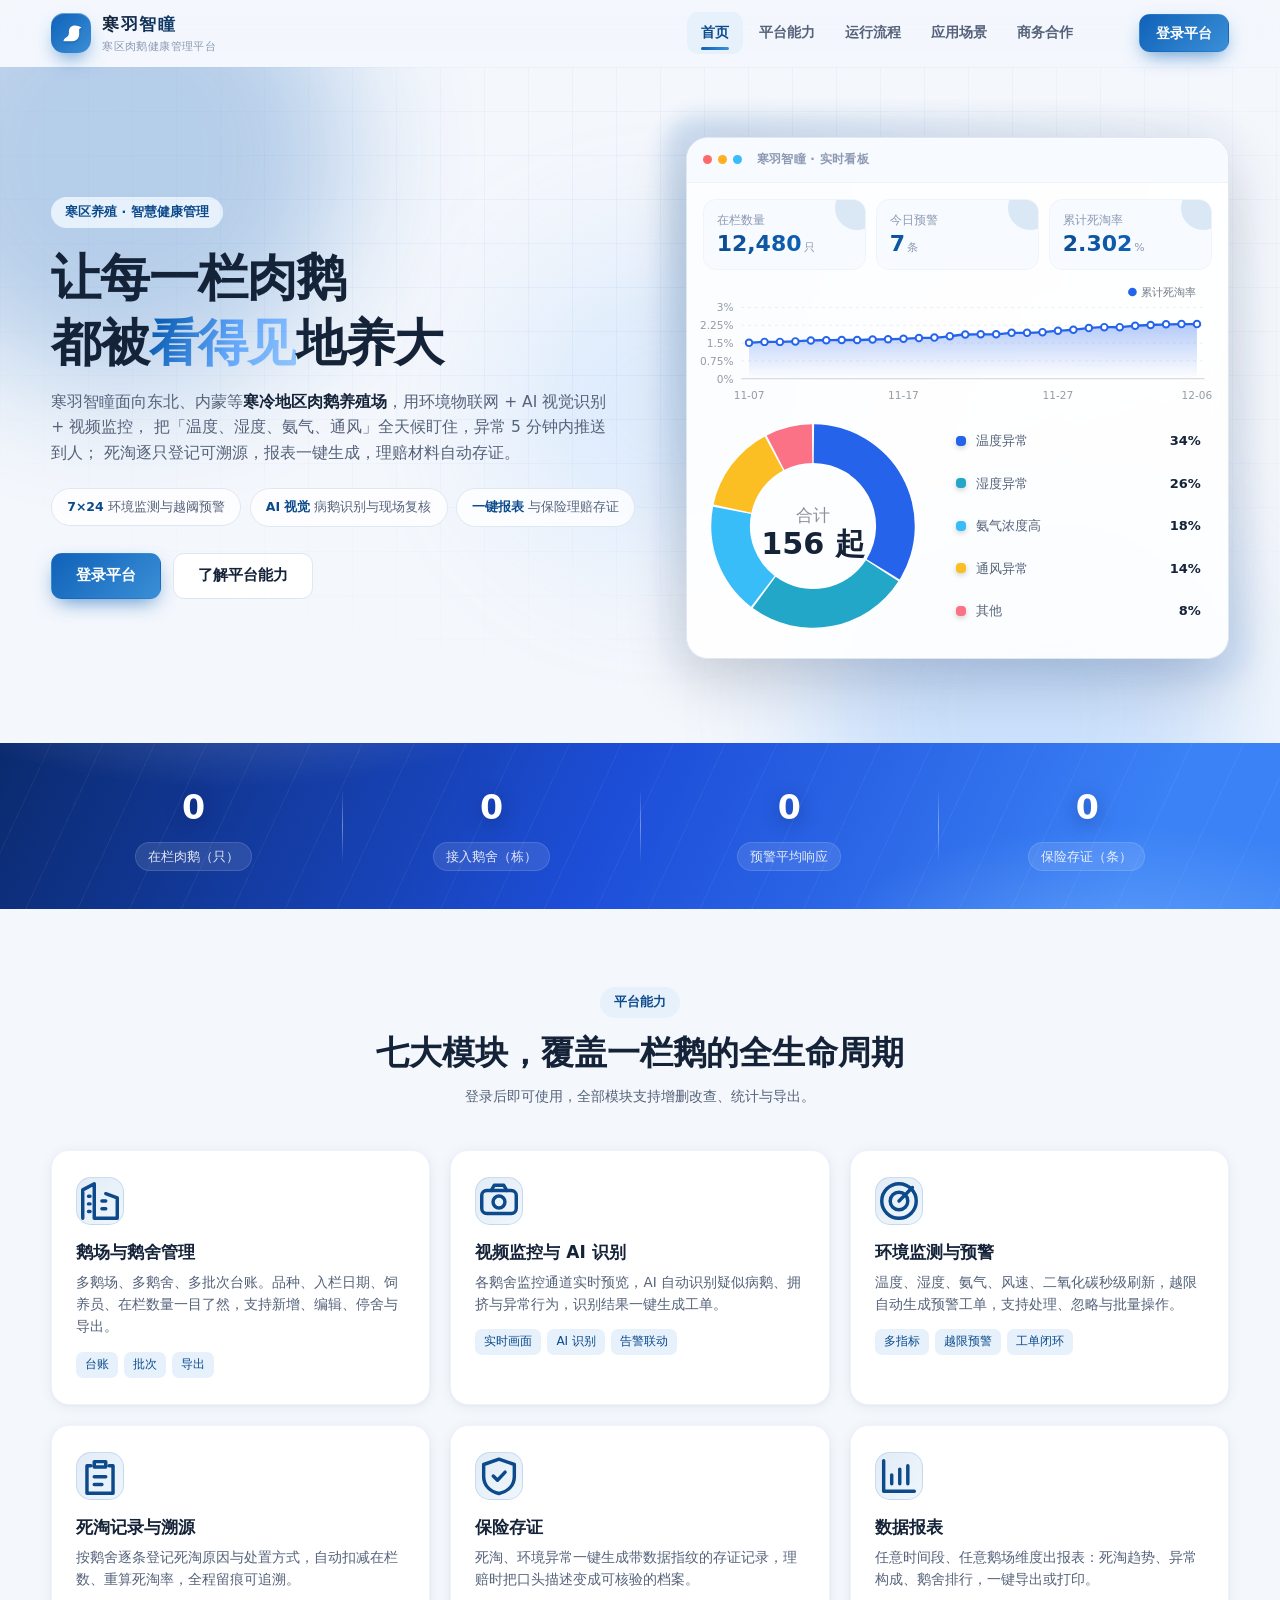
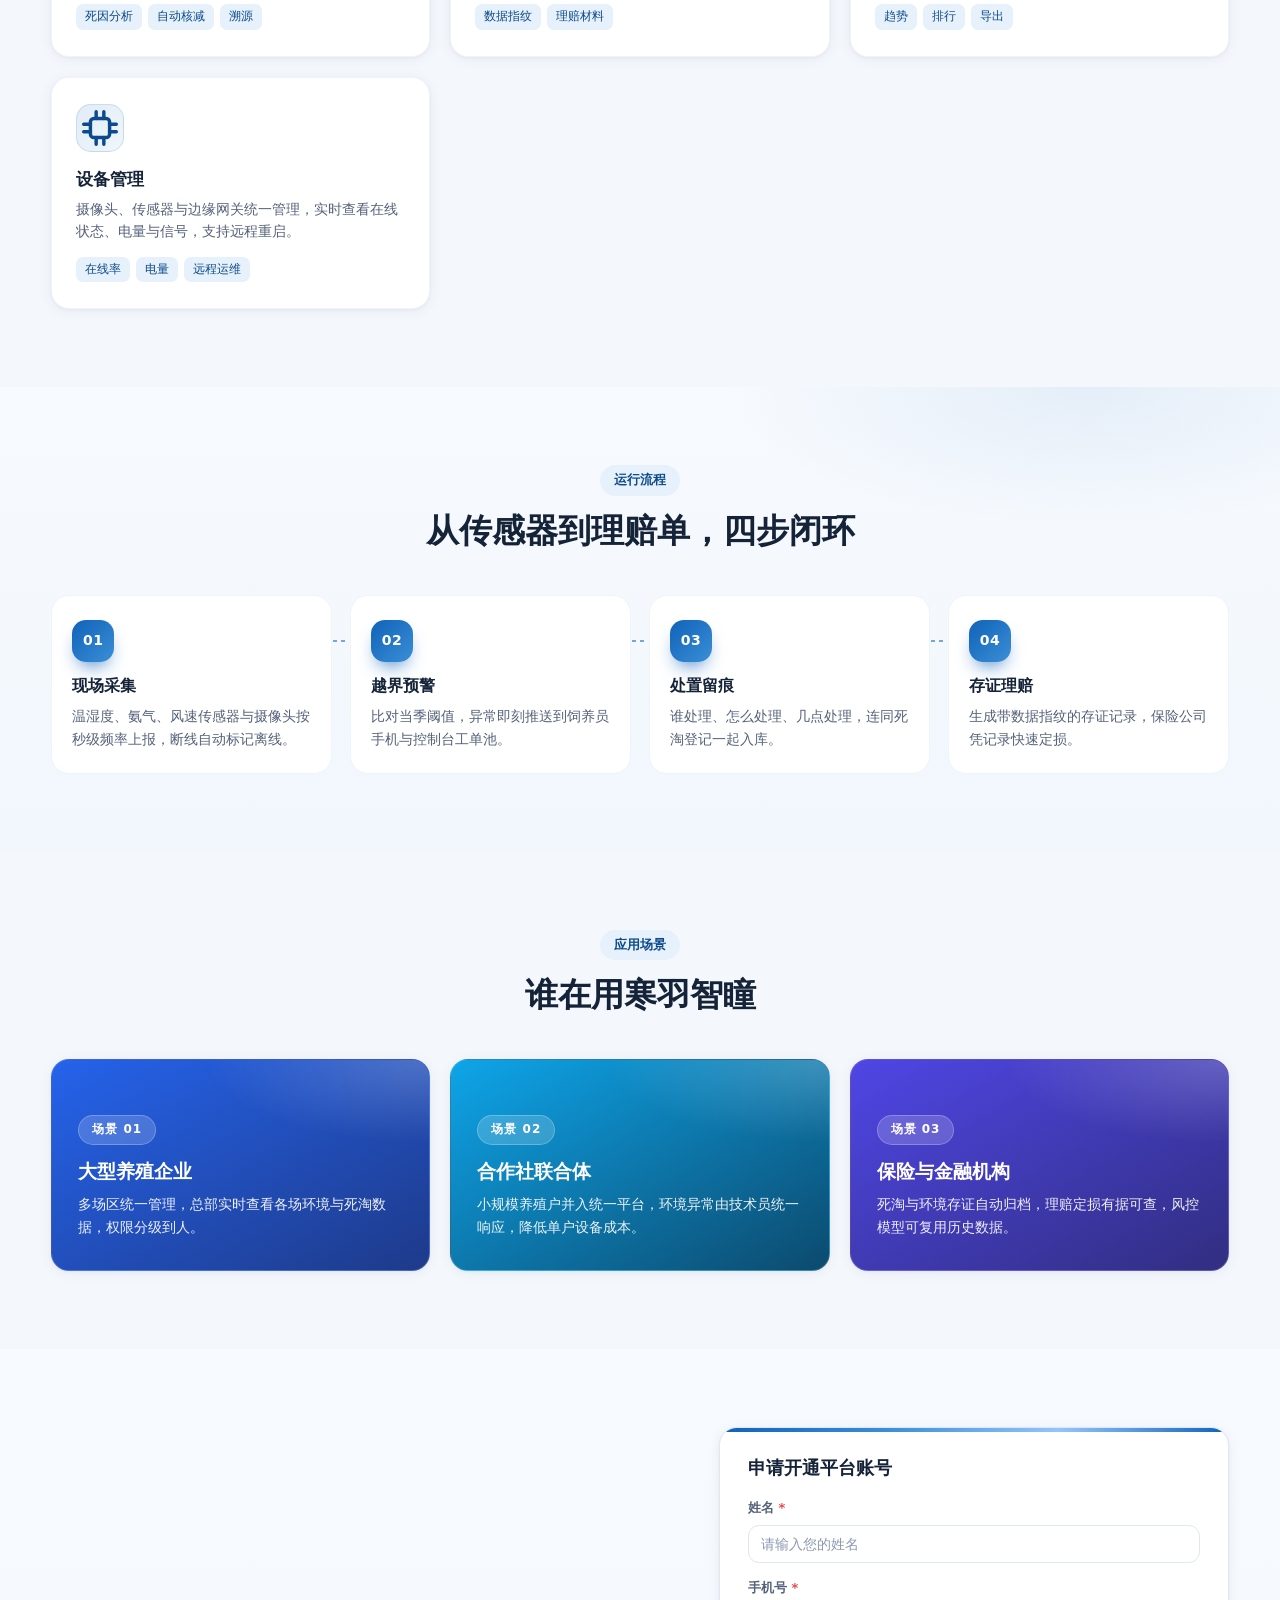
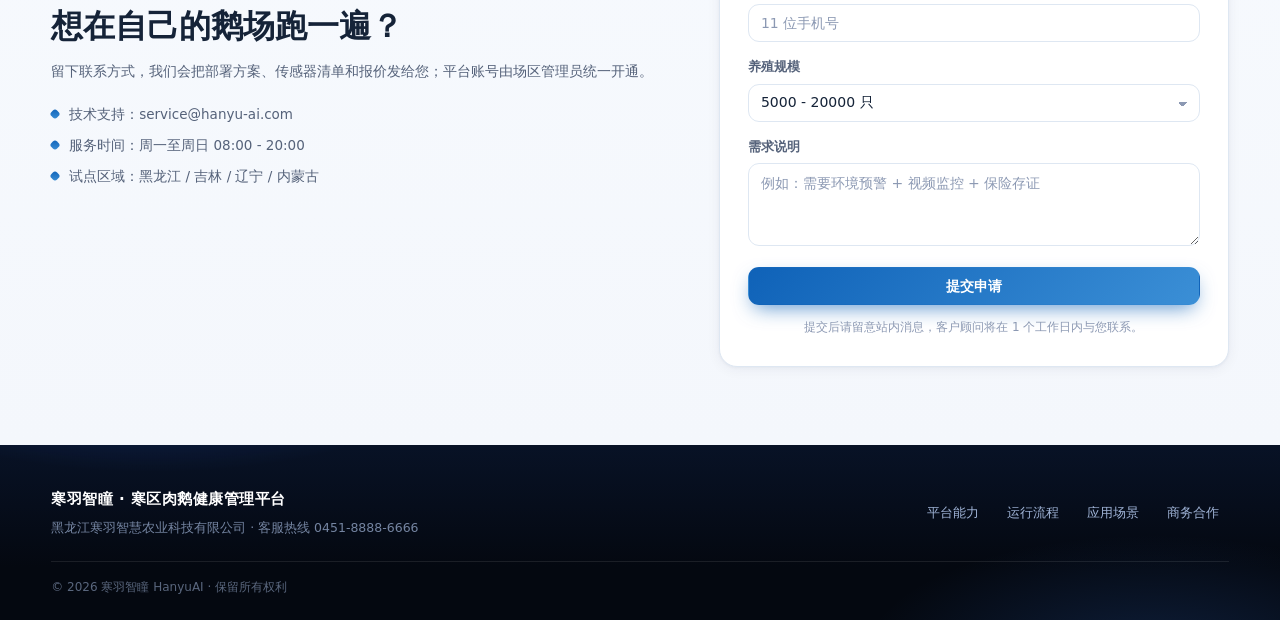
==== commit fcf4e068: "v14 Aurora UI：控制台整版重绘与深色纯黑修正" ====
--- a/index.html
+++ b/index.html
@@ -6,8 +6,8 @@
 <title>寒羽智瞳 · 寒区肉鹅健康管理平台</title>
 <meta name="description" content="寒羽智瞳是面向东北、内蒙寒冷地区肉鹅养殖的健康管理平台：环境物联网监测、死淘预警、溯源记录、数据报表与保险存证一体化。">
 <link rel="icon" href="data:image/svg+xml,%3Csvg xmlns='http://www.w3.org/2000/svg' viewBox='0 0 32 32'%3E%3Ccircle cx='16' cy='16' r='16' fill='%232563EB'/%3E%3Cpath d='M21 7c-4 0-7 3-7 6.8V16c0 3.4-1.6 4.9-3.5 6.1C9 23 8 24.3 8 26h10c4.4 0 8-3.6 8-8V11l3-2-3.2-1.6C22.9 7.1 22 7 21 7z' fill='%23fff'/%3E%3C/svg%3E">
-<link rel="stylesheet" href="assets/css/theme.css?v=13">
-<link rel="stylesheet" href="assets/css/portal.css?v=13">
+<link rel="stylesheet" href="assets/css/theme.css?v=14">
+<link rel="stylesheet" href="assets/css/portal.css?v=14">
 </head>
 <body class="portal">
 
@@ -165,9 +165,9 @@
   <div class="wrap ft-cr">© 2026 寒羽智瞳 HanyuAI · 保留所有权利</div>
 </footer>
 
-<script src="assets/js/store.js?v=13"></script>
-<script src="assets/js/charts.js?v=13"></script>
-<script src="assets/js/ui.js?v=13"></script>
-<script src="assets/js/portal.js?v=13"></script>
+<script src="assets/js/store.js?v=14"></script>
+<script src="assets/js/charts.js?v=14"></script>
+<script src="assets/js/ui.js?v=14"></script>
+<script src="assets/js/portal.js?v=14"></script>
 </body>
 </html>
--- a/assets/css/theme.css
+++ b/assets/css/theme.css
@@ -1,5 +1,5 @@
-/* ================= 寒羽智瞳 Pro · 设计系统 v10 =================
-   全新 UI：深墨绿专业风 × 玻璃拟态 × 浅色工作区
+/* ================= 寒羽智瞳 · Aurora 设计系统 v14 =================
+   蓝色主视觉 × 玻璃拟态 × 深色近纯黑蓝（#070B14，无绿调）
    保留全部 DOM 类名与功能，仅重写视觉层 */
 *,*::before,*::after{box-sizing:border-box}
 :root{
@@ -22,11 +22,6 @@
   --sh-lg:0 20px 60px rgba(8,20,46,.20);
   --ff:"PingFang SC","HarmonyOS Sans SC","Microsoft YaHei","Hiragino Sans GB",system-ui,-apple-system,"Segoe UI",Roboto,Arial,sans-serif;
 }
-[data-accent=green]{
-  --brand:#0E5A44; --brand-2:#2E8B6E; --brand-3:#35A968;
-  --brand-soft:#E4F3EB; --brand-ink:#0A4534;
-  --side-1:#0B2E23; --side-2:#06211A;
-}
 [data-accent=blue]{
   --brand:#0F62B8; --brand-2:#3B8FD6; --brand-3:#5EB1F5;
   --brand-soft:#E6F1FB; --brand-ink:#0C4A8C;
@@ -38,11 +33,12 @@
   --side-1:#4A2A0C; --side-2:#251505;
 }
 [data-theme=dark]{
-  --bg:#0C1420; --bg-2:#09101A; --card:#141F31; --card-2:#1A2840;
+  --bg:#070B14; --bg-2:#05080E; --card:#0D1526; --card-2:#131E33;
   --ink:#E3ECF8; --ink-2:#A0B2CC; --ink-3:#7489A8;
   --line:#243650; --line-2:#1E2C42;
   --brand-soft:#17273F;
-  --sh:0 2px 14px rgba(0,0,0,.35);
+  --brand-ink:color-mix(in srgb,var(--brand) 60%,#fff);
+  --sh:0 2px 16px rgba(0,0,0,.45);
   --ok-bg:#12331F; --ok-text:#55D9A0;
   --warn-bg:#3A2A10; --warn-text:#E8A94C;
   --danger-bg:#3A1917; --danger-text:#F06B6B;
@@ -107,11 +103,11 @@
 .form .field.col-2{grid-column:1/-1}
 .switch{display:inline-flex;align-items:center;gap:10px;cursor:pointer;user-select:none}
 .switch input{position:absolute;opacity:0;width:0;height:0}
-.switch .track{width:42px;height:24px;border-radius:99px;background:#D3E3D9;position:relative;transition:.2s;flex:none}
-.switch .track::after{content:"";position:absolute;inset:3px auto 3px 3px;width:18px;border-radius:50%;background:#fff;box-shadow:0 1px 3px rgba(0,0,0,.2);transition:.2s}
-.switch input:checked+.track{background:linear-gradient(135deg,var(--brand),var(--brand-2))}
-.switch input:checked+.track::after{left:21px}
-.switch input:focus-visible+.track{outline:2px solid var(--brand-3);outline-offset:2px}
+.switch .track,.switch i{width:42px;height:24px;border-radius:99px;background:#CBD6E6;position:relative;transition:.2s;flex:none}
+.switch .track::after,.switch i::after{content:"";position:absolute;inset:3px auto 3px 3px;width:18px;border-radius:50%;background:#fff;box-shadow:0 1px 3px rgba(0,0,0,.2);transition:.2s}
+.switch input:checked+.track,input:checked+i{background:linear-gradient(135deg,var(--brand),var(--brand-2));box-shadow:0 3px 10px -2px color-mix(in srgb,var(--brand) 55%,transparent)}
+.switch input:checked+.track::after,input:checked+i::after{left:21px}
+.switch input:focus-visible+.track,input:focus-visible+i{outline:2px solid var(--brand-3);outline-offset:2px}
 
 /* ---------- 卡片 / 徽标 ---------- */
 .card{background:var(--card);border-radius:var(--r);box-shadow:var(--sh);border:1px solid var(--line)}
@@ -154,7 +150,7 @@
 .link-btn:hover{background:var(--brand-soft)}
 
 /* ---------- 弹窗 / 抽屉 / Toast ---------- */
-.mask{position:fixed;inset:0;background:rgba(8,30,22,.46);backdrop-filter:blur(5px);-webkit-backdrop-filter:blur(5px);z-index:80;display:flex;align-items:center;
+.mask{position:fixed;inset:0;background:rgba(7,13,28,.5);backdrop-filter:blur(5px);-webkit-backdrop-filter:blur(5px);z-index:80;display:flex;align-items:center;
   justify-content:center;padding:20px;animation:fade .18s ease}
 @keyframes fade{from{opacity:0}to{opacity:1}}
 .modal{background:var(--card);border-radius:20px;box-shadow:var(--sh-lg);width:100%;max-width:520px;max-height:88vh;display:flex;
@@ -168,7 +164,7 @@
 .modal-ft{display:flex;justify-content:flex-end;gap:10px;padding:14px 22px 20px;flex-wrap:wrap}
 .x-btn{border:0;background:none;font-size:22px;line-height:1;color:var(--ink-3);cursor:pointer;padding:4px 8px;border-radius:8px}
 .x-btn:hover{background:var(--line-2);color:var(--ink)}
-.drawer-mask{position:fixed;inset:0;background:rgba(8,30,22,.42);z-index:80;display:flex;justify-content:flex-end;animation:fade .18s;backdrop-filter:blur(3px)}
+.drawer-mask{position:fixed;inset:0;background:rgba(7,13,28,.46);z-index:80;display:flex;justify-content:flex-end;animation:fade .18s;backdrop-filter:blur(3px)}
 .drawer{background:var(--card);width:min(460px,100%);height:100%;display:flex;flex-direction:column;box-shadow:var(--sh-lg);animation:slide .24s ease}
 @keyframes slide{from{transform:translateX(40px);opacity:.6}to{transform:none;opacity:1}}
 .toasts{position:fixed;top:18px;left:50%;transform:translateX(-50%);z-index:99;display:flex;flex-direction:column;gap:10px;align-items:center;pointer-events:none}
@@ -196,3 +192,31 @@
 .donut-lg b{color:var(--brand-ink);font-variant-numeric:tabular-nums}
 .only-m{display:none}
 @media(max-width:820px){.only-m{display:inline-flex}.form{grid-template-columns:1fr}}
+
+
+/* ================= Aurora 图表配套（控制台 / 门户共用） ================= */
+html{color-scheme:light}
+html[data-theme=dark]{color-scheme:dark}
+.chart{position:relative;color:var(--ink-2)}
+.chart svg{display:block}
+/* 环形图 */
+.donut-wrap{display:flex;align-items:center;flex-wrap:wrap;gap:22px;height:100%;padding:6px 0}
+.donut-svg{flex:1 1 150px;min-width:150px;max-width:220px;color:var(--ink);display:grid;place-items:center;margin:0 auto}
+.donut-svg svg{max-width:100%;height:auto}
+.donut-svg path{transition:transform .2s ease,filter .2s ease}
+.donut-legend{flex:1 1 170px;min-width:170px;display:flex;flex-direction:column;gap:5px}
+.donut-legend>div{display:flex;align-items:center;gap:10px;padding:7px 10px;border-radius:10px;cursor:default;border:1px solid transparent;transition:background .15s,border-color .15s,transform .15s}
+.donut-legend>div:hover,.donut-legend>div.on{background:var(--card-2);border-color:var(--line);transform:translateX(2px)}
+.donut-legend i{width:10px;height:10px;border-radius:4px;flex:none;box-shadow:0 2px 6px -1px rgba(0,0,0,.3)}
+.donut-legend span{flex:1;color:var(--ink-2);font-size:13px;white-space:nowrap;overflow:hidden;text-overflow:ellipsis}
+.donut-legend b{color:var(--ink);font-variant-numeric:tabular-nums;font-size:13px;font-weight:700}
+/* 横向条形 */
+.hbar{display:flex;flex-direction:column;gap:15px;padding:6px 0}
+.hbar-row span{display:flex;justify-content:space-between;align-items:baseline;gap:12px;font-size:13px;color:var(--ink-2);margin-bottom:6px}
+.hbar-row b{color:var(--ink);font-variant-numeric:tabular-nums;font-weight:700}
+.hbar-bar{height:11px;border-radius:99px;background:var(--line-2);overflow:hidden;box-shadow:inset 0 1px 2px rgba(8,18,40,.10)}
+.hbar-bar i{display:block;height:100%;border-radius:99px;transform-origin:left;animation:hbIn .65s cubic-bezier(.2,.8,.3,1) both;box-shadow:0 1px 6px -1px rgba(37,99,235,.5)}
+.hbar-row:hover .hbar-bar i{filter:brightness(1.1)}
+@keyframes hbIn{from{opacity:0;transform:scaleX(.3)}to{opacity:1;transform:scaleX(1)}}
+/* 迷你走势 */
+.spark{display:block;width:100%;height:26px}
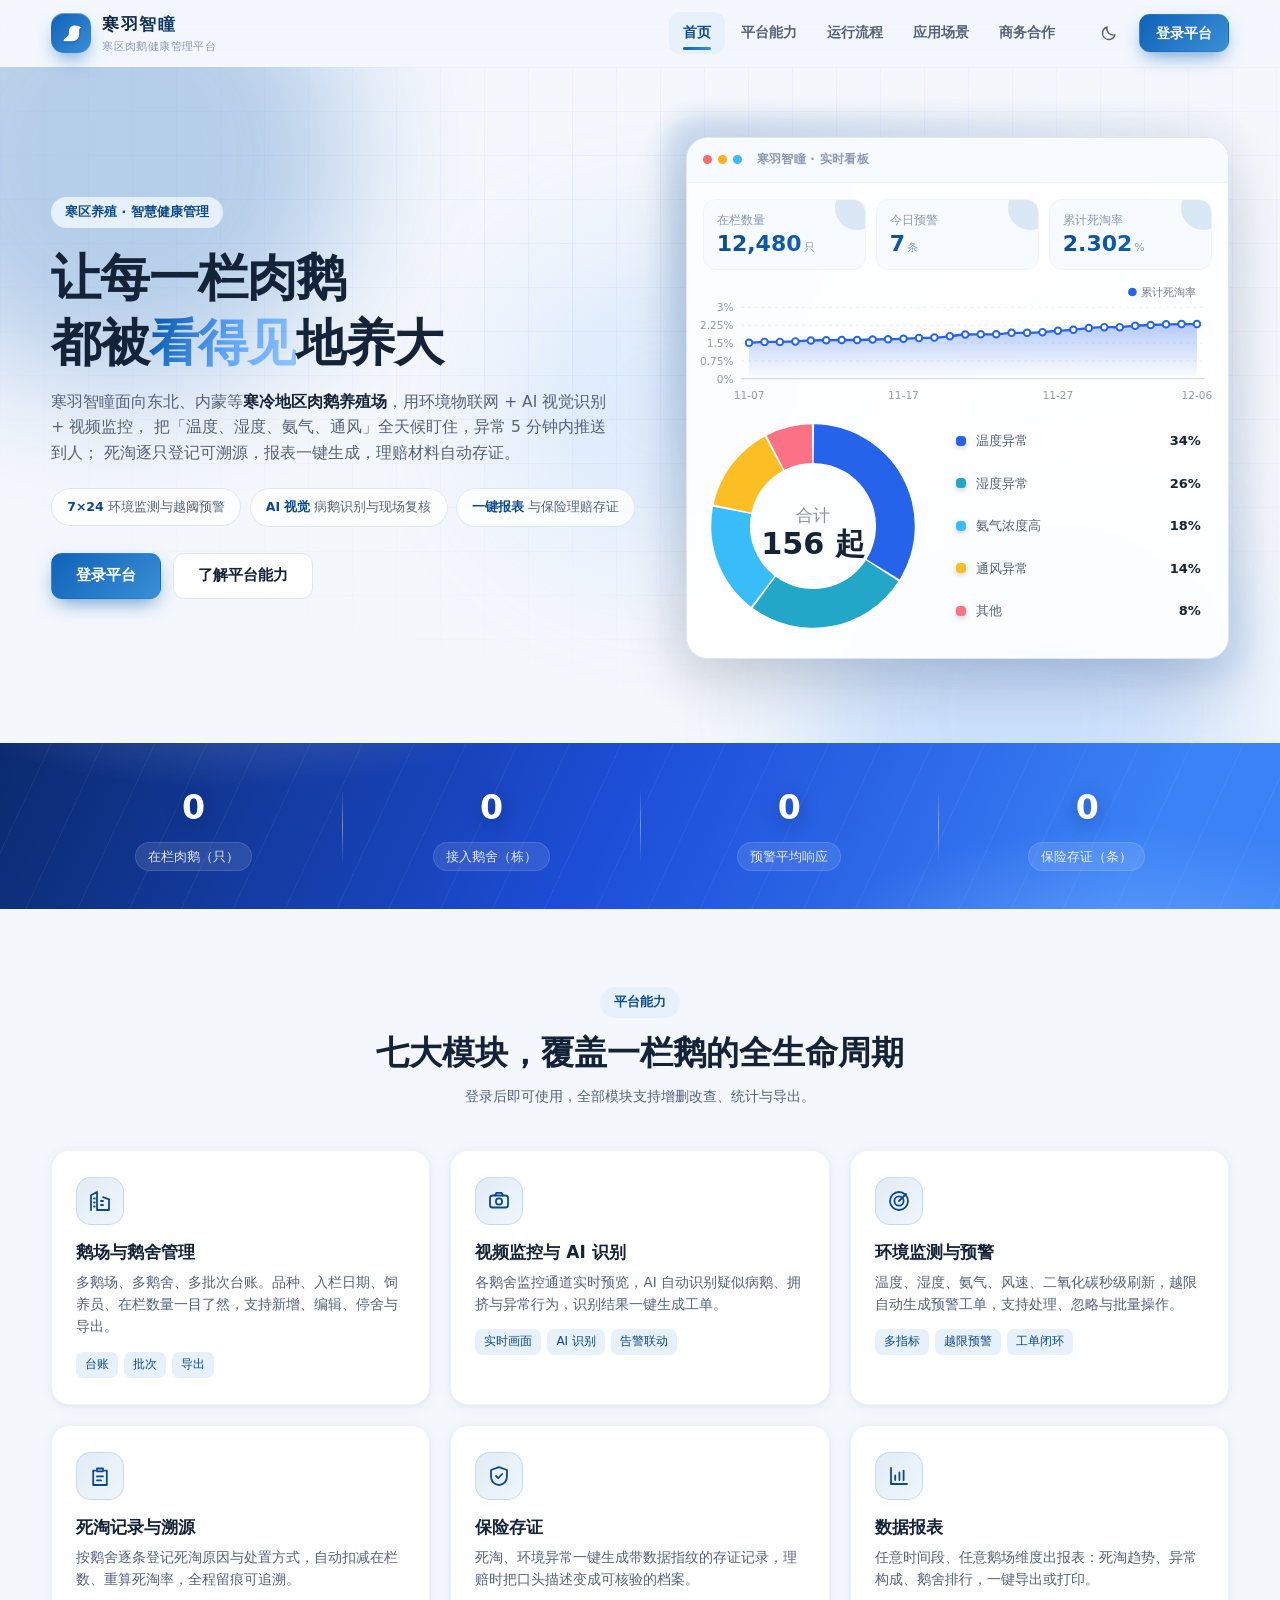
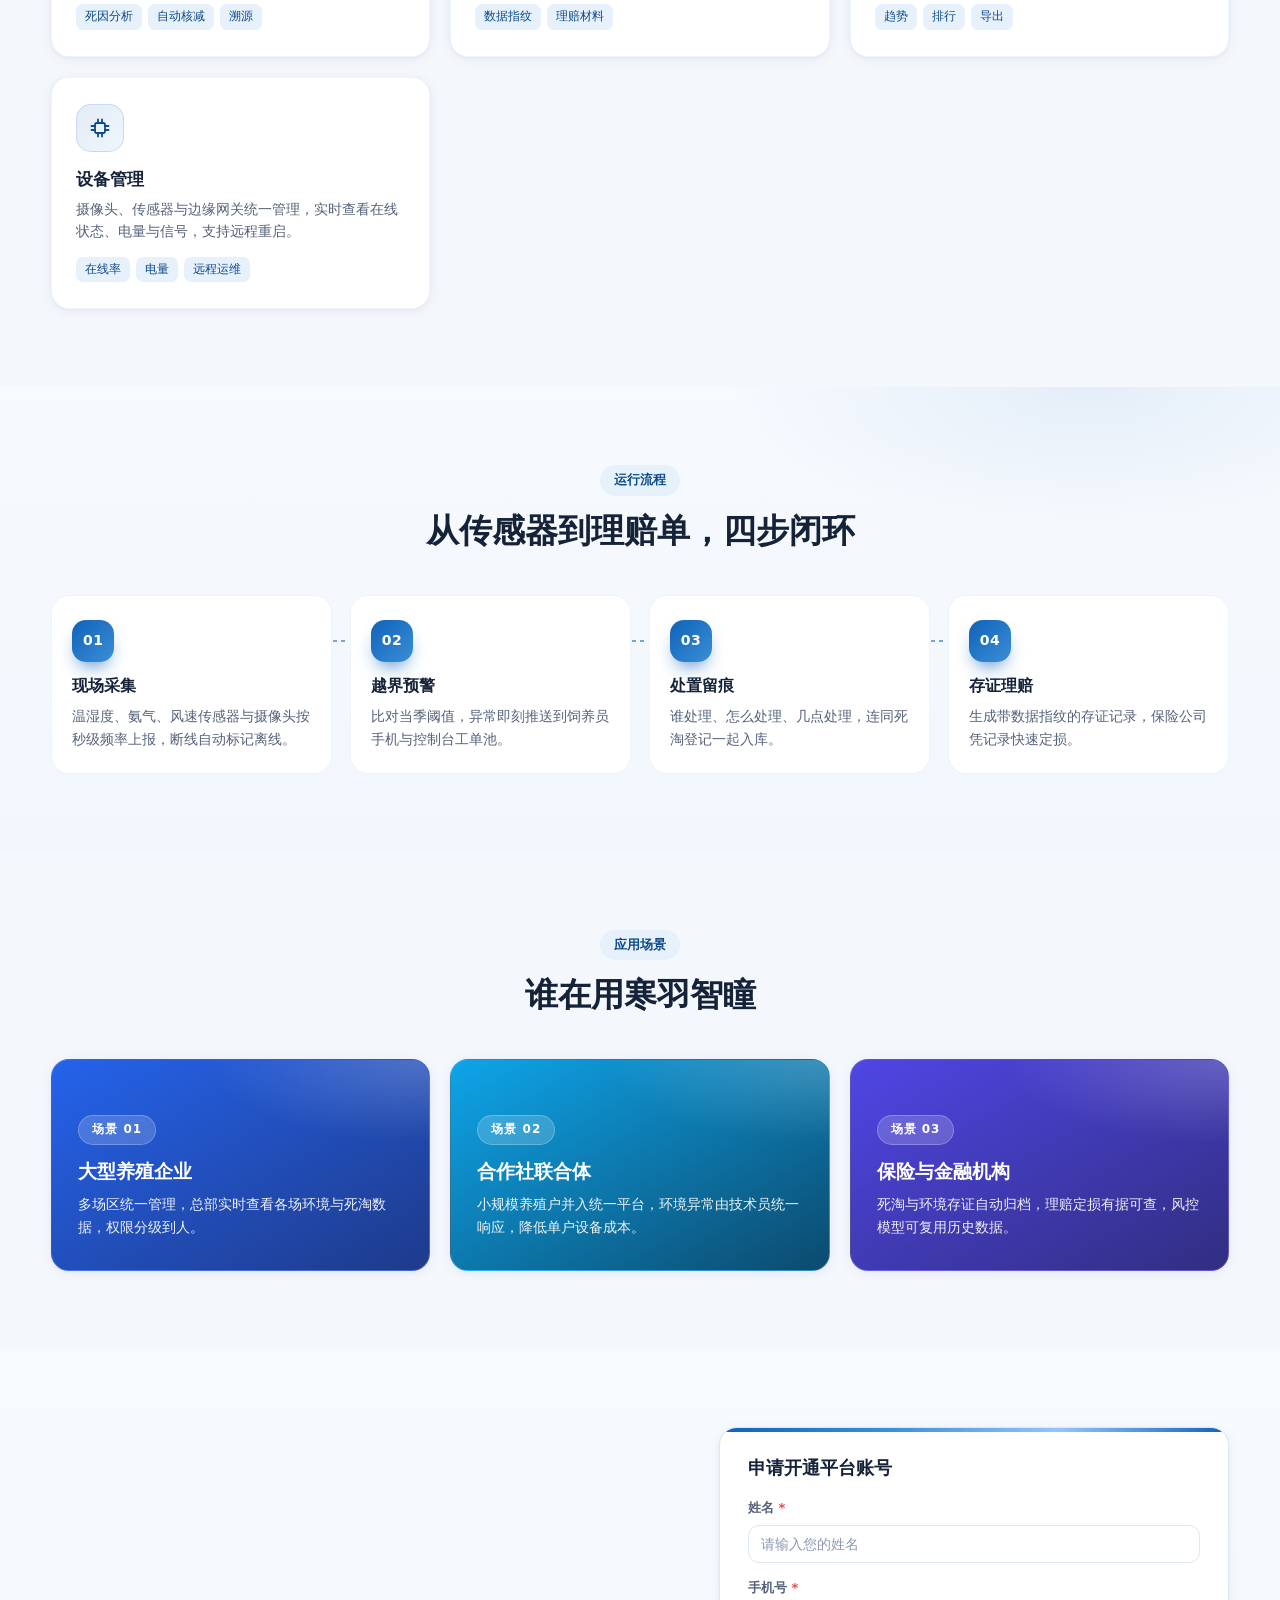
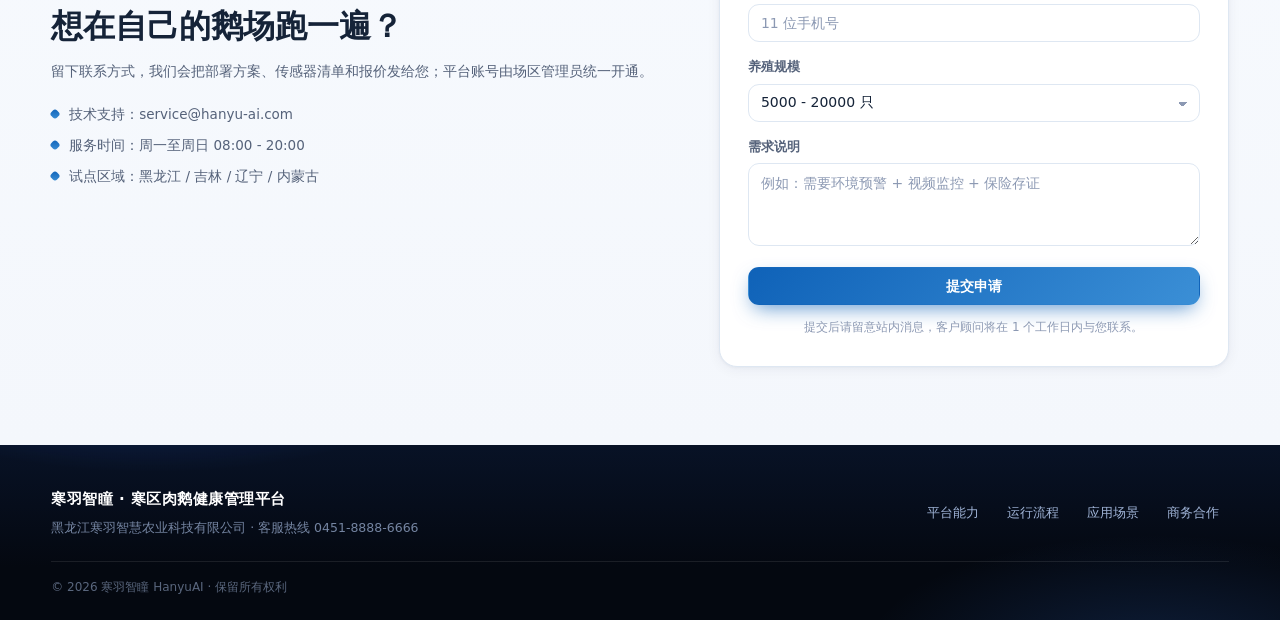
==== commit 30101e87: "修复登录弹窗：关闭按钮不可见(svg 0×0)与空标题栏布局，图标默认尺寸统一，缓存版本 v15" ====
--- a/index.html
+++ b/index.html
@@ -6,8 +6,8 @@
 <title>寒羽智瞳 · 寒区肉鹅健康管理平台</title>
 <meta name="description" content="寒羽智瞳是面向东北、内蒙寒冷地区肉鹅养殖的健康管理平台：环境物联网监测、死淘预警、溯源记录、数据报表与保险存证一体化。">
 <link rel="icon" href="data:image/svg+xml,%3Csvg xmlns='http://www.w3.org/2000/svg' viewBox='0 0 32 32'%3E%3Ccircle cx='16' cy='16' r='16' fill='%232563EB'/%3E%3Cpath d='M21 7c-4 0-7 3-7 6.8V16c0 3.4-1.6 4.9-3.5 6.1C9 23 8 24.3 8 26h10c4.4 0 8-3.6 8-8V11l3-2-3.2-1.6C22.9 7.1 22 7 21 7z' fill='%23fff'/%3E%3C/svg%3E">
-<link rel="stylesheet" href="assets/css/theme.css?v=14">
-<link rel="stylesheet" href="assets/css/portal.css?v=14">
+<link rel="stylesheet" href="assets/css/theme.css?v=15">
+<link rel="stylesheet" href="assets/css/portal.css?v=15">
 </head>
 <body class="portal">
 
@@ -165,9 +165,9 @@
   <div class="wrap ft-cr">© 2026 寒羽智瞳 HanyuAI · 保留所有权利</div>
 </footer>
 
-<script src="assets/js/store.js?v=14"></script>
-<script src="assets/js/charts.js?v=14"></script>
-<script src="assets/js/ui.js?v=14"></script>
-<script src="assets/js/portal.js?v=14"></script>
+<script src="assets/js/store.js?v=15"></script>
+<script src="assets/js/charts.js?v=15"></script>
+<script src="assets/js/ui.js?v=15"></script>
+<script src="assets/js/portal.js?v=15"></script>
 </body>
 </html>
--- a/assets/css/portal.css
+++ b/assets/css/portal.css
@@ -89,7 +89,7 @@
 .f-card:hover{transform:translateY(-6px);box-shadow:0 24px 50px -26px rgba(37,99,235,.35);border-color:color-mix(in srgb,var(--brand) 30%,var(--line))}
 .f-card:hover::before{opacity:1}
 .f-ico{width:48px;height:48px;border-radius:15px;background:linear-gradient(135deg,color-mix(in srgb,var(--brand) 12%,var(--card)),color-mix(in srgb,var(--brand-2) 8%,var(--card)));color:var(--brand-ink);display:grid;place-items:center;margin-bottom:16px;border:1px solid color-mix(in srgb,var(--brand) 16%,transparent);transition:transform .25s ease,background .25s ease,color .25s ease,box-shadow .25s ease}
-.f-ico .ico{width:24px;height:24px}
+.f-ico svg{width:24px;height:24px}
 .f-card:hover .f-ico{transform:translateY(-3px) scale(1.06);background:linear-gradient(135deg,var(--brand),var(--brand-2));color:#fff;box-shadow:0 12px 24px -10px var(--brand)}
 .f-card h3{font-size:17px;margin-bottom:8px}
 .f-card p{color:var(--ink-2);font-size:13.5px}
@@ -192,3 +192,15 @@
   .hero-demo{margin-top:6px}
 }
 @media(prefers-reduced-motion:reduce){*,*::before,*::after{animation:none!important;transition:none!important}}
+
+/* ================= 登录弹窗（无标题 → 关闭按钮悬浮右上角） ================= */
+.portal .mask .modal.sm{max-width:430px;position:relative}
+.portal .mask .modal.sm .modal-hd{position:absolute;top:10px;right:10px;padding:0;z-index:2;gap:0}
+.portal .mask .modal.sm .modal-hd h3{display:none}
+.portal .mask .modal.sm .modal-hd .icon-btn{width:34px;height:34px;justify-content:center;padding:0;border-radius:10px}
+.portal .mask .modal.sm .modal-bd{padding:24px 26px 12px}
+.portal .mask .modal.sm .lg-logo{margin-top:0}
+
+@media(max-width:460px){
+  .portal .mask .modal.sm .modal-bd{padding:22px 18px 12px}
+}
